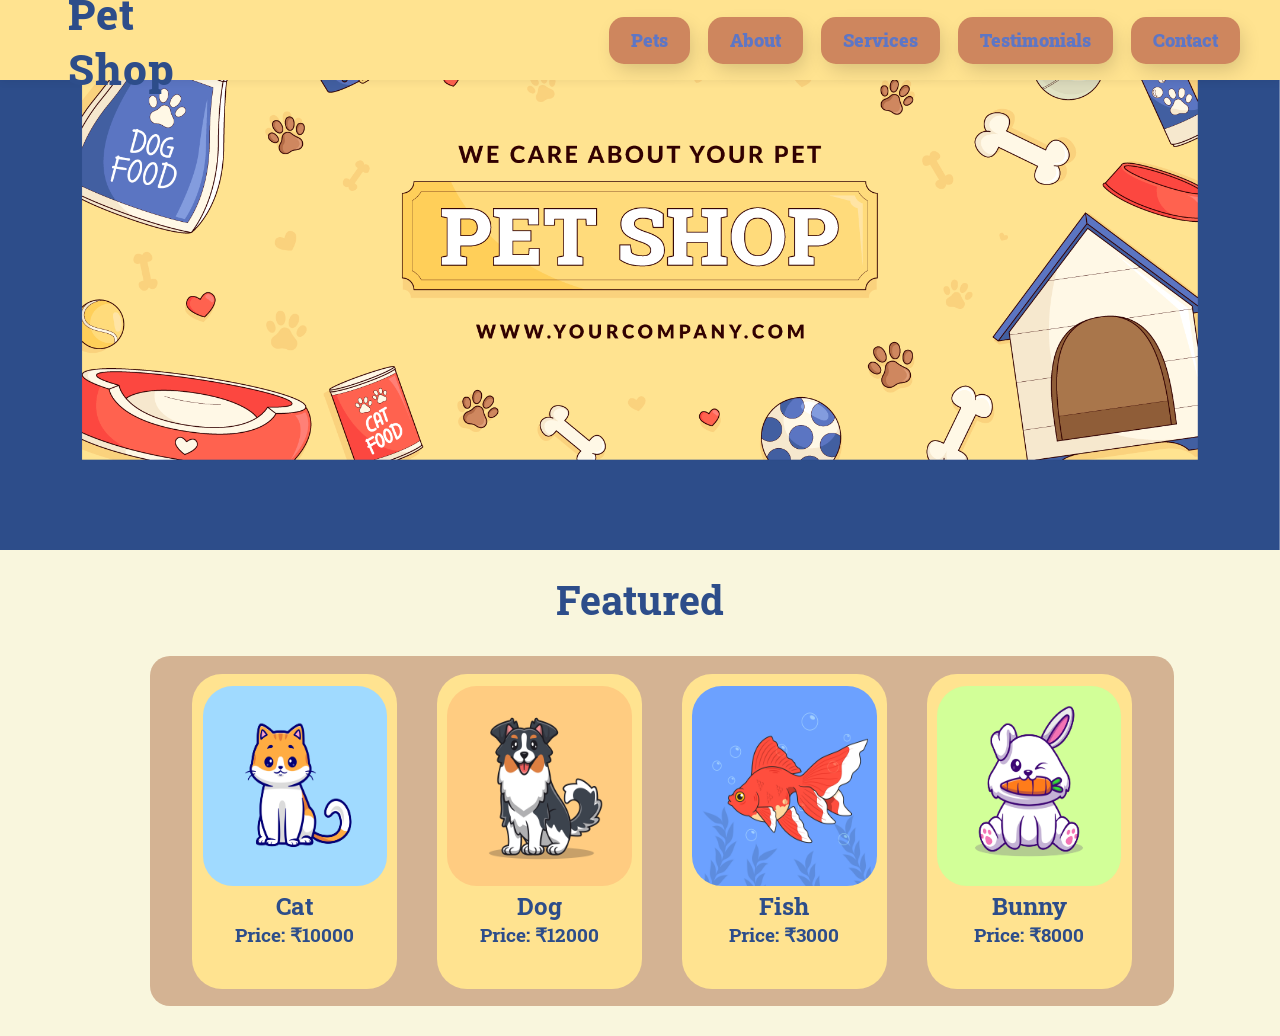
==== index.html @ 0b6fcf6a "PetShop" ====
<!DOCTYPE html>
<html lang="en">

<head>
    <meta charset="UTF-8">
    <meta name="viewport" content="width=device-width, initial-scale=1.0">
    <title>Pet Shop</title>
    <!-- Favicon  -->
    <link rel="shortcut icon" href="https://cdn-icons-png.flaticon.com/512/3460/3460335.png">
    <!-- Google Fonts  -->
    <link rel="preconnect" href="https://fonts.googleapis.com">
    <link rel="preconnect" href="https://fonts.gstatic.com" crossorigin>
    <link href="https://fonts.googleapis.com/css2?family=Roboto+Slab:wght@100..900&display=swap" rel="stylesheet">
    <!-- CSS File  -->
    <link rel="stylesheet" href="./index.css">

</head>

<body>
    <header>
        <nav class="navbar">
            <div class="navbar-brand">
                <img src="https://cdn-icons-png.flaticon.com/512/3028/3028549.png" alt="">
                <h1>Pet Shop</h1>
            </div>
            <div class="navbar-links">
                <button><a href="./pets.html">Pets</a></button>
                <button><a href="./about.html">About</a></button>
                <button><a href="./services.html">Services</a></button>
                <button><a href="./testimonials.html">Testimonials</a></button>
                <button><a href="./contact.html">Contact</a></button>
            </div>
        </nav>
    </header>
    <section id="banner"></section>
    <!-- Remove the old #nav section -->

    <section id="featured">
        <h4>Featured</h4>
        <div class="row">
            <div class="col">
                <img src="./images/cat.jpg" alt="">
                <h2>Cat</h2>
                <h3>Price: ₹10000</h3>
            </div>
            <div class="col">
                <img src="./images/dog.jpg" alt="">
                <h2>Dog</h2>
                <h3>Price: ₹12000</h3>
            </div>
            <div class="col">
                <img src="./images/fish.jpg" alt="">
                <h2>Fish</h2>
                <h3>Price: ₹3000</h3>
            </div>
            <div class="col">
                <img src="./images/bunny.jpg" alt="">
                <h2>Bunny</h2>
                <h3>Price: ₹8000</h3>
            </div>
        </div>

    </section>
</body>

</html>
---- index.css ----
* {
    padding: 0;
    margin: 0;
    font-family: "Roboto Slab", serif;
    font-optical-sizing: auto;
    font-style: normal;
}

body {
    background-color: #f9f6dd;
    color: #2d4d8a;
    padding-top: 50px;
}

header h1 {
    font-weight: 800;
    font-size: 3em;
    padding-top: 1%;
}
header img{
    width: 10%;
}
.navbar-brand{
    display: flex;
    gap: 10px;
    font-size: larger;
}
#banner {
    width: 100%;
    height: 500px;
    background-image: url("./images/petbanner.jpg");
    background-attachment: local;
    background-size: cover;
    background-position: 0ch -11ch;
}

h4 {
    text-align: center;
    padding-top: 1ch;
    font-weight: 700;
    font-size: 40px;
}

#nav .row {
    width: 80%;
    height: 250px;
    background-color: #fbcb5b;
    border-radius: 20px;
    margin: 30px 150px;
    justify-content: center;
    align-items: center;
    display: flex;
}

.col {
    margin: 0 20px;
}

/* From Uiverse.io by alexroumi */
button {
    padding: 15px 25px;
    border: unset;
    border-radius: 15px;
    color: #5e76c5;
    z-index: 1;
    background: #ce865e;
    position: relative;
    font-weight: 1000;
    font-size: 30px;
    -webkit-box-shadow: 4px 8px 19px -3px rgba(0, 0, 0, 0.27);
    box-shadow: 4px 8px 19px -3px rgba(0, 0, 0, 0.27);
    transition: all 250ms;
    overflow: hidden;
}

button::before {
    content: "";
    position: absolute;
    top: 0;
    left: 0;
    height: 100%;
    width: 0;
    border-radius: 15px;
    background-color: #ff624f;
    z-index: -1;
    -webkit-box-shadow: 4px 8px 19px -3px rgba(0, 0, 0, 0.27);
    box-shadow: 4px 8px 19px -3px rgba(0, 0, 0, 0.27);
    transition: all 250ms
}

button:hover {
    color: #e8e8e8;
}

button:hover::before {
    width: 100%;
}

a {
    text-decoration: none;
    color: inherit;
}

#featured .row {
    width: 80%;
    height: 350px;
    background-color: #d4b393;
    border-radius: 20px;
    margin: 30px 150px;
    justify-content: center;
    align-items: center;
    display: flex;
}

#featured .col {
    width: 20%;
    height: 90%;
    background-color: #ffe390;
    margin: 20px;
    border-radius: 30px;
    align-items: center;
    justify-content: center;
    text-align: center;
}

.col img {
    width: 90%;
    height: 200px;
    border-radius: 30px;
    margin-top: 12px;
}

/* Navbar styles */
.navbar {
    width: 100%;
    height: 80px;
    background-color: #ffe390;
    color: #2d4d8a;
    display: flex;
    align-items: center;
    justify-content: space-between;
    padding: 0 40px;
    box-sizing: border-box;
    box-shadow: 0 2px 8px rgba(0, 0, 0, 0.06);
    position: fixed;
    top: 0;
    z-index: 100;
}

.navbar-brand h1 {
    font-weight: 800;
    font-size: 2.2em;
    margin: 0;
    color: #2d4d8a;
    letter-spacing: 1px;
}

.navbar-links {
    display: flex;
    gap: 18px;
}

.navbar-links button {
    /* Use your existing button styles, but override color for navbar */
    padding: 12px 22px;
    border: unset;
    border-radius: 15px;
    color: #5e76c5;
    background: #ce865e;
    font-weight: 1000;
    font-size: 1.1em;
    box-shadow: 4px 8px 19px -3px rgba(0, 0, 0, 0.17);
    position: relative;
    transition: all 250ms;
    overflow: hidden;
    cursor: pointer;
}

.navbar-links button::before {
    content: "";
    position: absolute;
    top: 0;
    left: 0;
    height: 100%;
    width: 0;
    border-radius: 15px;
    background-color: #ff624f;
    z-index: -1;
    box-shadow: 4px 8px 19px -3px rgba(0, 0, 0, 0.17);
    transition: all 250ms;
}

.navbar-links button:hover {
    color: #e8e8e8;
}

.navbar-links button:hover::before {
    width: 100%;
}

.navbar-links a {
    text-decoration: none;
    color: inherit;
    font-size: inherit;
    font-family: inherit;
}

/* --- PETS PAGE STYLES --- */

/* Section containing all pets */
.pets-section {
    padding: 40px 0 60px 0;
    margin-left: 5%;
    min-height: 100vh;
}

/* Title for the pets page */
.pets-title {
    color: #ce865e;
    text-align: center;
    margin-bottom: 40px;
    font-size: 2.5em;
    font-weight: 900;
    letter-spacing: 1px;
}

/* Each category (Dogs, Cats, etc.) */
.pets-category {
    margin-bottom: 40px;
}

.pets-category h2 {
    color: #2d4d8a;
    font-size: 2em;
    margin-bottom: 24px;
    font-weight: 800;
    letter-spacing: 1px;
}

/* Grid for pet cards */
.pets-grid {
    display: flex;
    flex-wrap: wrap;
    gap: 32px;
    justify-content: flex-start;
}

/* Individual pet card */
.pet-card {
    background: #fff8ee;
    border-radius: 22px;
    box-shadow: 0 4px 18px -4px #ce865e44;
    width: 290px;
    padding: 22px 18px 18px 18px;
    display: flex;
    flex-direction: column;
    align-items: center;

    position: relative;
    transition: transform 0.2s ease-in-out, box-shadow 0.2s ease-in-out;
}

.pet-card:hover {
    box-shadow: 15px 15px 32px -6px #ce865e88;

    transform: scale(1.07);
}

.pet-card img {
    width: 250px;
    height: 250px;
    object-fit: cover;
    border-radius: 18px;
    margin-bottom: 16px;
    border: 3px solid #ce865e33;
    background: #fff;
}

.pet-card h3 {
    font-size: 1.3em;
    color: #2d4d8a;
    margin: 0 0 8px 0;
    font-weight: 700;
}

.pet-card .pet-price {
    color: #ce865e;
    font-weight: 900;
    font-size: 1.1em;
    margin-bottom: 8px;
}

.pet-card .pet-desc {
    color: #5e76c5;
    font-size: 1em;
    margin-bottom: 16px;
    text-align: center;
    min-height: 48px;
}

/* "View Details" link styled as a button */
.pet-card .details-link {
    display: inline-block;
    padding: 8px 20px;
    border-radius: 12px;
    background: #ce865e;
    color: #fff;
    font-weight: 700;
    text-decoration: none;
    transition: background 0.2s;
    font-size: 1em;
    box-shadow: 2px 4px 12px -3px #ce865e44;
}

.pet-card .details-link:hover {
    background: #ff624f;
    color: #fff;
}

.services-section {
    padding: 50px 0 50px 0;
}

.services-title {
    color: #ce865e;
    text-align: center;
    margin-bottom: 48px;
    font-size: 2.5em;
    font-weight: 900;
    letter-spacing: 1px;
}

.services-list {
    display: flex;
    flex-direction: column;
    gap: 48px;
    width: 80%;
    margin: 0 auto;
}

.service-row {
    display: flex;
    align-items: center;
    background: #d4b393;
    border-radius: 30px;
    box-shadow: 0 4px 18px -4px #ce865e44;
    padding: 32px 40px;
    gap: 40px;
}


.service-img {
    flex: 1 1 300px;
    display: flex;
    justify-content: center;
    align-items: center;
}

.service-img img {
    width: 260px;
    height: 260px;
    object-fit: cover;
    border-radius: 24px;
    border: 3px solid #ce865e33;
    background: #fff;
    box-shadow: 0 2px 8px #ce865e22;
}

.service-desc-block {
    flex: 2 1 400px;
    padding: 0 20px;
}

.service-desc-block h3 {
    color: #2d4d8a;
    font-size: 2.5em;
    margin-bottom: 12px;
    font-weight: 500;
}

.service-desc-block p {
    color: #5e76c5;
    font-size: 1.2em;
    line-height: 1.6;
    margin-bottom: 0;
}

/* About html  */
/* Banner Section */
.about-banner {
    background-image: url("./images/freepik__upload__98625.png");
    background-size: 90% 100%; /* Show entire image */
    background-repeat: no-repeat; /* Prevent tiling */
    background-position: center; /* Keep centered */
    color: #ff624f;
    text-align: center;
    padding: 5rem 1rem; /* Increased padding for height */
    min-height: 250px;  /* Ensures minimum height */
    text-shadow: 2px 2px 4px rgba(0, 0, 0, 0.5);
    position: relative;
    z-index: 1;
}
.about-banner::before {
    content: "";
    position: absolute;
    inset: 0;
    background: rgba(255, 255, 255, 0.3); /* Light wash over image */
    z-index: -1;
}

.about-banner h1 {
    margin-top: 90px;
    font-size: 3rem;
    margin-bottom: 0.5rem;
}
.about-banner p {
    font-size: 2rem;
    opacity: 0.9;
    
}

/* About Info Section */
.about-info {
    display: grid;
    grid-template-columns: 1fr 1fr;
    gap: 2rem;
    padding: 3rem 5%;
}
.about-info h2 {
    color: #ce865e;
    margin-bottom: 0.5rem;
}
.about-info p {
    color: #5a4632;
    line-height: 1.6;
}

/* Gallery Section */
.about-gallery {
    padding: 3rem 5%;
    text-align: center;
}
.gallery-grid {
    display: grid;
    grid-template-columns: repeat(auto-fit, minmax(250px, 1fr));
    gap: 1rem;
    margin-top: 1rem;
}
.gallery-grid img {
    width: 100%;
    height: auto;
    border-radius: 12px;
    box-shadow: 0 4px 10px rgba(0,0,0,0.15);
    transition: transform 0.3s ease;
}
.gallery-grid img:hover {
    transform: scale(1.05);
}

/* Certifications Section */
.about-certifications {
    background-color: rgb(56,76,136);
    padding: 3rem 5%;
    color: #fbcb5b;
}
.about-certifications h2 {
    text-align: center;
    color: #ce865e;
    margin-bottom: 1rem;
}
.about-certifications ul {
    list-style: none;
    max-width: 600px;
    margin: auto;
    padding: 0;
}
.about-certifications li {
    background: #b27956;
    margin: 0.5rem 0;
    padding: 1rem;
    border-radius: 8px;
    box-shadow: 19px 12px 16px rgba(0,0,0,0.1);
    text-align: center;
    font-weight: 500;
}

/* Testimonials Page */
.testimonials-header {

    text-align: center;
    padding: 3rem 1rem;
    border-radius: 10px;
    margin: 1rem auto;

}

.testimonials-header h1 {
    font-size: 3rem;
    color: #4a2c1a;
    margin-bottom: 0.5rem;
}

.testimonials-header p {
    color: #5c3a24;
    font-size: 1rem;
}

.testimonials-container {
    display: flex;
    gap: 2rem;
    justify-content: center;
    flex-wrap: wrap;
    padding: 2rem;
}

.testimonial-card {
    background-color: #dccebe;
    border: 2px solid #e0b96b;
    border-radius: 15px;
    padding: 1.5rem;
    width: 300px;
    text-align: center;
    box-shadow: 5px 5px 15px -3px rgba(0,0,0,0.2);
    transition: transform 0.3s ease, box-shadow 0.3s ease;
}

.testimonial-card:hover {
    transform: scale(1.05);
    box-shadow: 10px 10px 25px -3px rgba(0,0,0,0.25);
}

.testimonial-photo {
    width: 80px;
    height: 80px;
    border-radius: 50%;
    object-fit: cover;
    margin-bottom: 1rem;
}

.testimonial-card h3 {
    color: #4a2c1a;
    margin-bottom: 0.5rem;
}

.testimonial-card p {
    color: #5c3a24;
    font-style: italic;
}

/* Contact Page Banner */
.contact-banner {
    text-align: center;
    padding: 2rem;
    margin-top: 30px;
    color: #4a2c1a;
    font-size: 1.5rem;
}

/* Contact Page Layout */
.contact-page {
    display: flex;
    flex-wrap: wrap;
    gap: 10rem;
    padding: 2rem;
}

.contact-form-section, .contact-info {
    flex: 1 1 300px;
}

/* Form Styles */
/* Contact Form Card Style */
.card {
    width: 100%;
    padding: 30px 40px;
    border: 5px solid rgba(0, 0, 0, 0.2);
    box-shadow: 15px 15px 0 rgba(0, 0, 0, 0.3);
    border-radius: 30px;
    background-color: #5e76c5; /* Pet Pals accent color */
}

.card h2 {
    color: #ffdb7b;
    font-size: 2rem;
    margin-bottom: 20px;
    text-transform: uppercase;
}

.card .row {
    display: grid;
    grid-template-columns: repeat(auto-fit, minmax(45%, 1fr));
    grid-gap: 20px;
}

.card .col {
    position: relative;
    margin-bottom: 20px;
}

.card .form-group {
    position: relative;
    width: 100%;
    color: #ffdb7b;
}

.card .form-group input,
.card .form-group select,
.card .form-group textarea {
    width: 100%;
    background: transparent;
    outline: none;
    font-size: 1rem;
    padding: 10px 15px;
    border: 4px solid rgba(255, 255, 255, 0.7);
    box-shadow: 7px 7px 0 rgba(0, 0, 0, 0.2);
    color: #ffdb7b;
    border-radius: 20px;
}

.card .form-group label {
    display: block;
    margin-bottom: 5px;
    font-weight: bold;
    font-size: 1.4rem;
}

.card .form-group input::placeholder {
    color: rgba(255, 255, 255, 0.7);
}

.card input[type="submit"] {
    border: 3px solid rgba(255, 255, 255, 0.7);
    box-shadow: 5px 5px 0 rgba(0, 0, 0, 0.2);
    padding: 10px;
    cursor: pointer;
    background: #b27956;
    color: #ffdb7b;
    font-size: 1.4rem;
    font-weight: 700;
    border-radius: 20px;
    transition: all 0.3s;
}

.card input[type="submit"]:hover {
    border-color: #fff;
    background-color: #ff624f;
    color: white;
}


/* Map */
.map-container {
    margin-top: 1rem;
    border-radius: 10px;
    overflow: hidden;
}
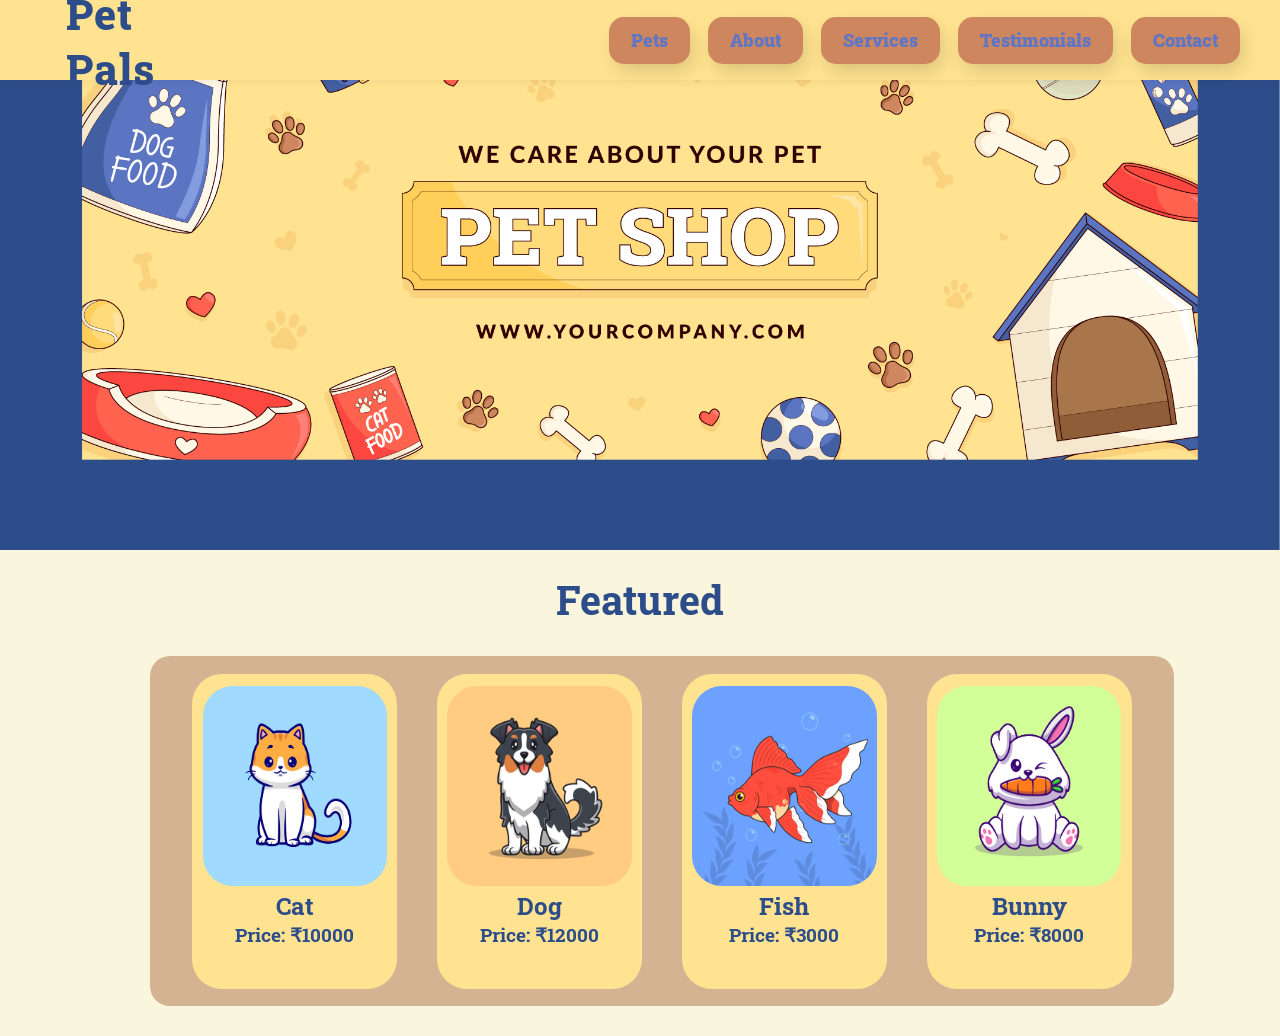
==== commit 5f9b3faf: "Added detail links" ====
--- a/index.html
+++ b/index.html
@@ -4,7 +4,7 @@
 <head>
     <meta charset="UTF-8">
     <meta name="viewport" content="width=device-width, initial-scale=1.0">
-    <title>Pet Shop</title>
+    <title>Pet Pals</title>
     <!-- Favicon  -->
     <link rel="shortcut icon" href="https://cdn-icons-png.flaticon.com/512/3460/3460335.png">
     <!-- Google Fonts  -->
@@ -21,7 +21,7 @@
         <nav class="navbar">
             <div class="navbar-brand">
                 <img src="https://cdn-icons-png.flaticon.com/512/3028/3028549.png" alt="">
-                <h1>Pet Shop</h1>
+                <h1>Pet Pals</h1>
             </div>
             <div class="navbar-links">
                 <button><a href="./pets.html">Pets</a></button>
--- a/index.css
+++ b/index.css
@@ -99,6 +99,7 @@
 a {
     text-decoration: none;
     color: inherit;
+    padding-top: 5px;
 }
 
 #featured .row {
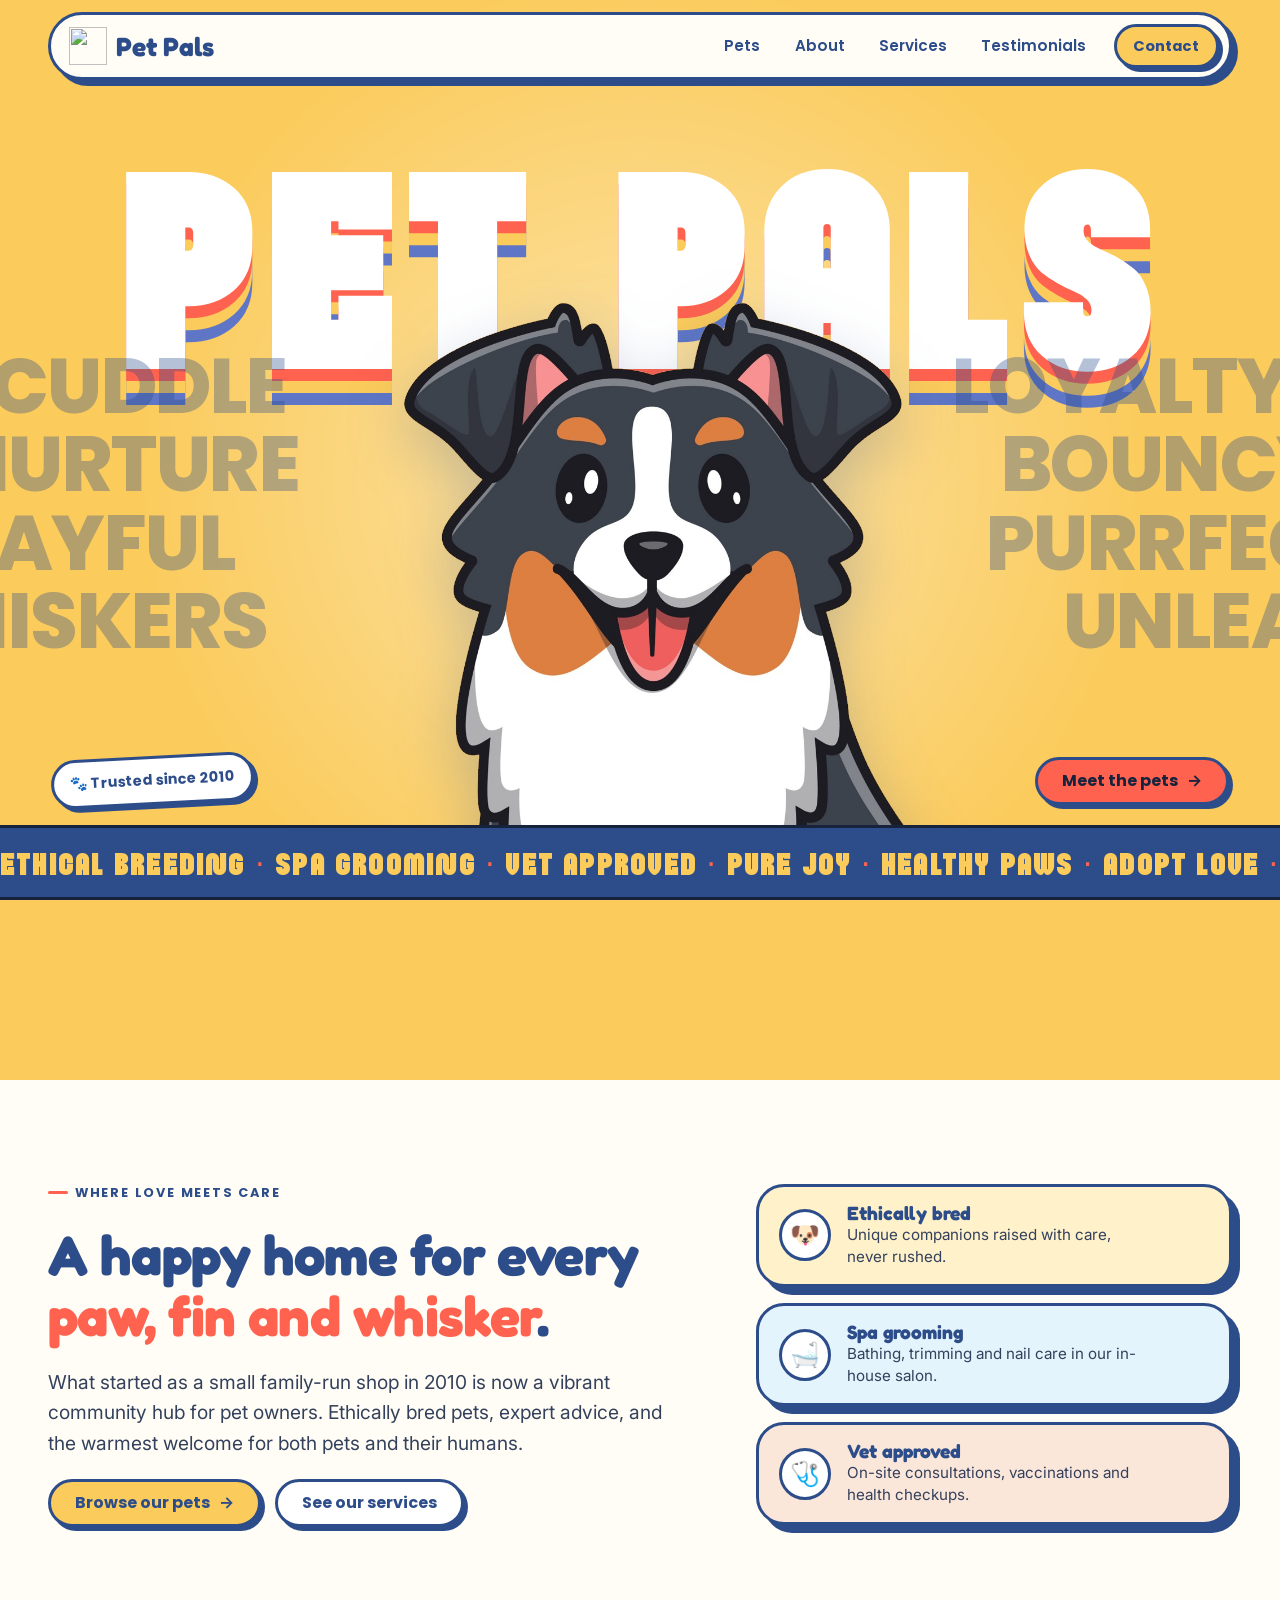
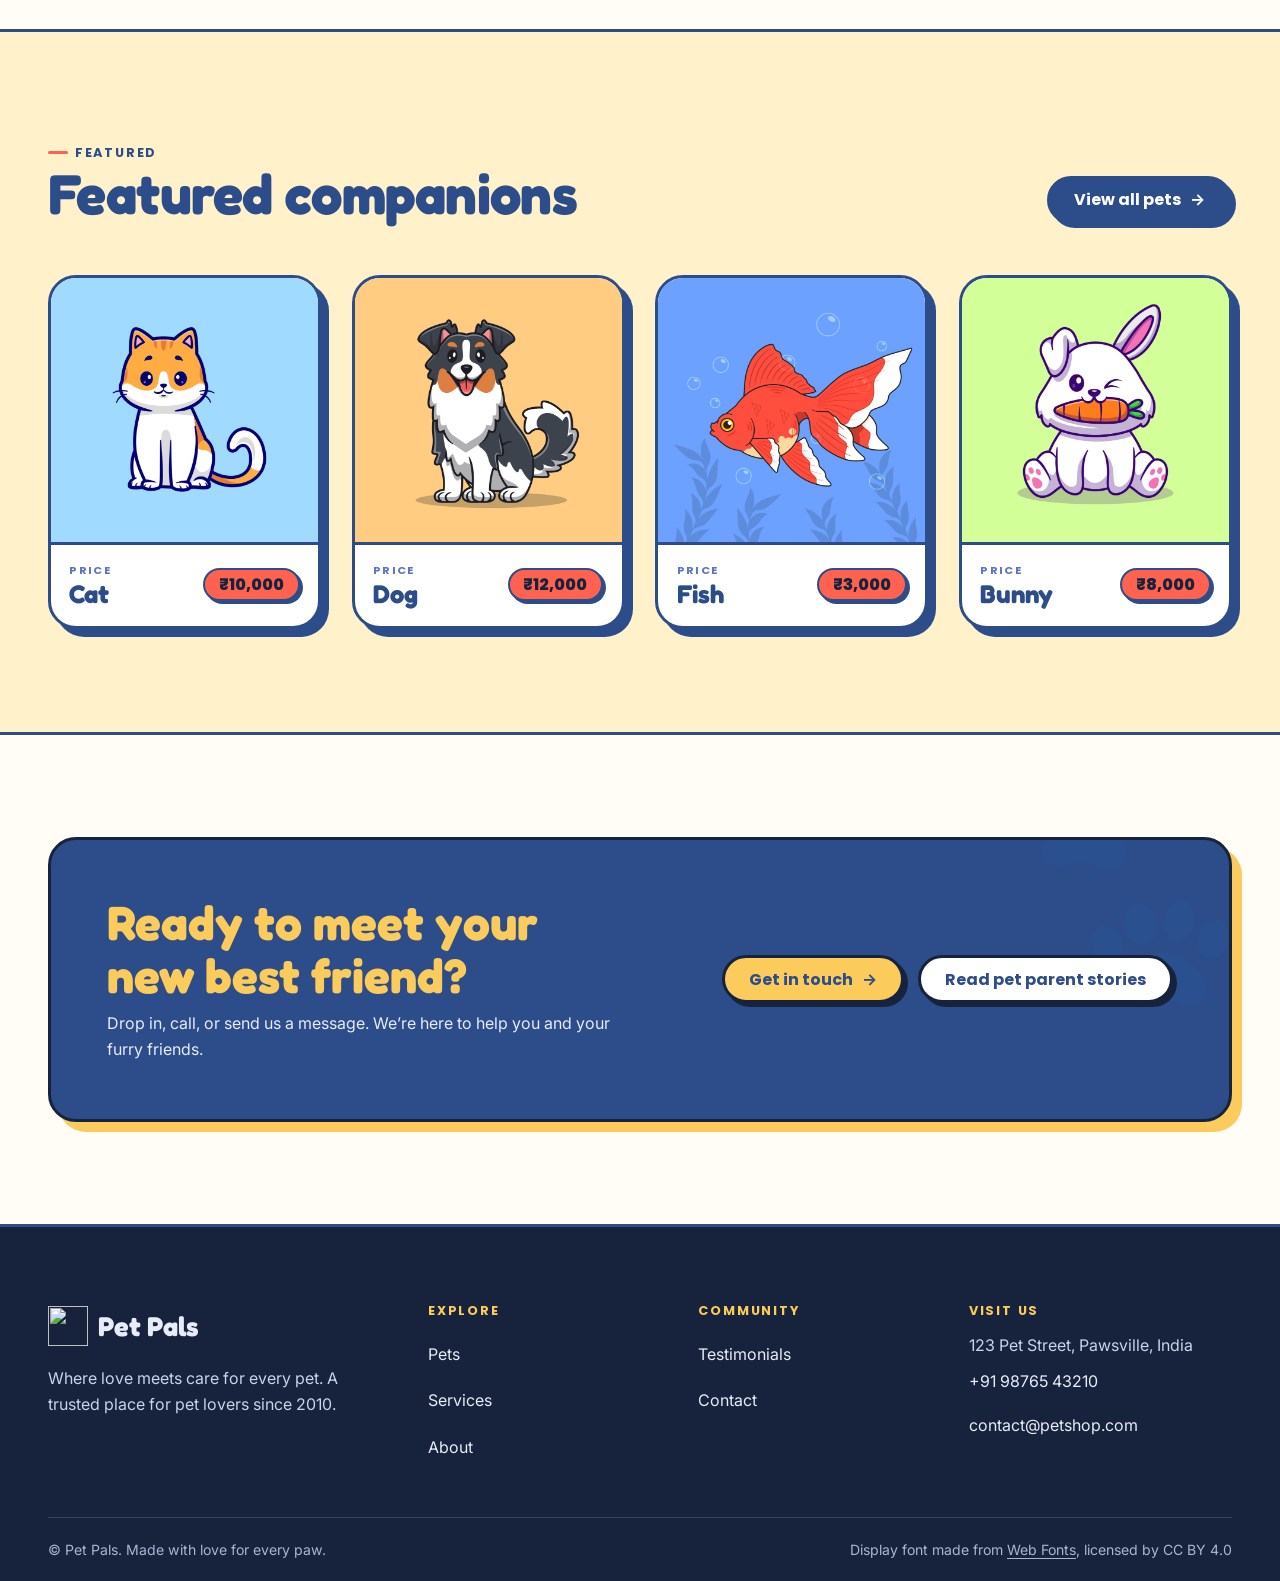
==== commit 01360fde: "Revamp Pet Pals UI/UX: kinetic retro-modern design system, self-hosted fonts, and live catalog searc" ====
--- a/index.html
+++ b/index.html
@@ -5,62 +5,304 @@
     <meta charset="UTF-8">
     <meta name="viewport" content="width=device-width, initial-scale=1.0">
     <title>Pet Pals</title>
-    <!-- Favicon  -->
+    <meta name="description" content="Pet Pals — ethically bred companions, spa grooming and vet-approved care under one roof since 2010.">
+    <!-- Favicon -->
     <link rel="shortcut icon" href="https://cdn-icons-png.flaticon.com/512/3460/3460335.png">
-    <!-- Google Fonts  -->
+    <!-- Display Font: Bamboly Demo (Self-hosted for instant 0ms latency) -->
+    <link rel="preload" href="./fonts/bamboly-demo.woff2" as="font" type="font/woff2" crossorigin>
+    <!-- Primary Body & Subheadings: Inter, Poppins, Fredoka -->
     <link rel="preconnect" href="https://fonts.googleapis.com">
     <link rel="preconnect" href="https://fonts.gstatic.com" crossorigin>
-    <link href="https://fonts.googleapis.com/css2?family=Roboto+Slab:wght@100..900&display=swap" rel="stylesheet">
-    <!-- CSS File  -->
+    <link href="https://fonts.googleapis.com/css2?family=Fredoka:wght@600;700&family=Inter:wght@400;500;600;700;800;900&family=Poppins:wght@500;600;700;800&display=swap" rel="stylesheet">
+    <!-- CSS File -->
     <link rel="stylesheet" href="./index.css">
-
+    <link rel="preload" as="image" href="./images/mascot-pup.png">
+    <script>document.documentElement.classList.add("js");</script>
+
+    <!-- Schema.org LocalBusiness & PetStore Structured Data -->
+    <script type="application/ld+json">
+    {
+      "@context": "https://schema.org",
+      "@type": "PetStore",
+      "name": "Pet Pals",
+      "image": "https://cdn-icons-png.flaticon.com/512/3028/3028549.png",
+      "description": "Ethically bred companions, professional grooming, veterinary wellness, and holistic pet care since 2010.",
+      "address": {
+        "@type": "PostalAddress",
+        "streetAddress": "123 Pet Street",
+        "addressLocality": "Pawsville",
+        "addressCountry": "IN"
+      },
+      "geo": {
+        "@type": "GeoCoordinates",
+        "latitude": 9.857501,
+        "longitude": 76.250589
+      },
+      "telephone": "+919876543210",
+      "email": "contact@petshop.com",
+      "openingHoursSpecification": [
+        {
+          "@type": "OpeningHoursSpecification",
+          "dayOfWeek": ["Monday", "Tuesday", "Wednesday", "Thursday", "Friday"],
+          "opens": "09:00",
+          "closes": "20:00"
+        },
+        {
+          "@type": "OpeningHoursSpecification",
+          "dayOfWeek": "Saturday",
+          "opens": "09:00",
+          "closes": "18:00"
+        },
+        {
+          "@type": "OpeningHoursSpecification",
+          "dayOfWeek": "Sunday",
+          "opens": "10:00",
+          "closes": "16:00"
+        }
+      ],
+      "priceRange": "₹₹"
+    }
+    </script>
 </head>
 
 <body>
-    <header>
-        <nav class="navbar">
-            <div class="navbar-brand">
-                <img src="https://cdn-icons-png.flaticon.com/512/3028/3028549.png" alt="">
-                <h1>Pet Pals</h1>
-            </div>
-            <div class="navbar-links">
-                <button><a href="./pets.html">Pets</a></button>
-                <button><a href="./about.html">About</a></button>
-                <button><a href="./services.html">Services</a></button>
-                <button><a href="./testimonials.html">Testimonials</a></button>
-                <button><a href="./contact.html">Contact</a></button>
+    <a class="skip-link" href="#main">Skip to content</a>
+
+    <header class="site-header">
+        <nav class="navbar" aria-label="Primary">
+            <a class="navbar-brand" href="./index.html" aria-current="page">
+                <img src="https://cdn-icons-png.flaticon.com/512/3028/3028549.png" alt="" width="38" height="38">
+                <span>Pet Pals</span>
+            </a>
+            <button class="nav-toggle" type="button" aria-expanded="false" aria-controls="nav-drawer" aria-label="Open menu">
+                <span class="nav-toggle-bars" aria-hidden="true"></span>
+            </button>
+            <div class="navbar-links" id="nav-drawer">
+                <a class="nav-link" href="./pets.html">Pets</a>
+                <a class="nav-link" href="./about.html">About</a>
+                <a class="nav-link" href="./services.html">Services</a>
+                <a class="nav-link" href="./testimonials.html">Testimonials</a>
+                <a class="btn btn--sm nav-cta" href="./contact.html">Contact</a>
             </div>
         </nav>
     </header>
-    <section id="banner"></section>
-    <!-- Remove the old #nav section -->
-
-    <section id="featured">
-        <h4>Featured</h4>
-        <div class="row">
-            <div class="col">
-                <img src="./images/cat.jpg" alt="">
-                <h2>Cat</h2>
-                <h3>Price: ₹10000</h3>
-            </div>
-            <div class="col">
-                <img src="./images/dog.jpg" alt="">
-                <h2>Dog</h2>
-                <h3>Price: ₹12000</h3>
-            </div>
-            <div class="col">
-                <img src="./images/fish.jpg" alt="">
-                <h2>Fish</h2>
-                <h3>Price: ₹3000</h3>
-            </div>
-            <div class="col">
-                <img src="./images/bunny.jpg" alt="">
-                <h2>Bunny</h2>
-                <h3>Price: ₹8000</h3>
+    <div class="nav-scrim" aria-hidden="true"></div>
+
+    <main id="main">
+        <!-- ============ HERO: 120vh section, sticky 100vh motion stage ============ -->
+        <section class="hero" id="banner" aria-label="Welcome to Pet Pals">
+            <div class="hero-stage">
+
+                <!-- Stacked "PET PALS" drop typography (4 layers) -->
+                <h1 class="hero-title">
+                    <span class="hero-title-layer hero-title-layer--0" aria-hidden="true"><span class="w">Pet</span> <span class="w">Pals</span></span>
+                    <span class="hero-title-layer hero-title-layer--1" aria-hidden="true"><span class="w">Pet</span> <span class="w">Pals</span></span>
+                    <span class="hero-title-layer hero-title-layer--2" aria-hidden="true"><span class="w">Pet</span> <span class="w">Pals</span></span>
+                    <span class="hero-title-layer hero-title-layer--front"><span class="w">Pet</span> <span class="w">Pals</span></span>
+                </h1>
+
+                <!-- Kinetic side words (slide inward on scroll) -->
+                <div class="hero-words hero-words--left" aria-hidden="true">
+                    <span class="hero-word">CUDDLE</span>
+                    <span class="hero-word">NURTURE</span>
+                    <span class="hero-word">PLAYFUL</span>
+                    <span class="hero-word">WHISKERS</span>
+                </div>
+                <div class="hero-words hero-words--right" aria-hidden="true">
+                    <span class="hero-word">LOYALTY</span>
+                    <span class="hero-word">BOUNCY</span>
+                    <span class="hero-word">PURRFECT</span>
+                    <span class="hero-word">UNLEASH</span>
+                </div>
+
+                <!-- Bottom-anchored mascot. Swap the src here to change the mascot. -->
+                <img src="./images/mascot-pup.png"
+                     alt="Pet Pals mascot: a smiling pup looking up"
+                     class="hero-mascot-img"
+                     width="998" height="1788"
+                     style="height: 112%; max-height: 112%; min-height: 75%;" />
+
+                <div class="hero-note hero-note--left">
+                    <span class="hero-badge">🐾 Trusted since 2010</span>
+                </div>
+                <div class="hero-note hero-note--right">
+                    <a class="btn btn--coral" href="./pets.html">Meet the pets <span class="arrow" aria-hidden="true">→</span></a>
+                </div>
+
+                <!-- Infinite marquee: 4 seamless clones, 20s linear, translate to -50% -->
+                <div class="marquee">
+                    <div class="marquee-track">
+                        <span class="marquee-item">ETHICAL BREEDING <span class="dot">·</span> SPA GROOMING <span class="dot">·</span> VET APPROVED <span class="dot">·</span> PURE JOY <span class="dot">·</span> HEALTHY PAWS <span class="dot">·</span> ADOPT LOVE <span class="dot">·</span> FOREVER HOMES <span class="dot">·</span> </span>
+                        <span class="marquee-item" aria-hidden="true">ETHICAL BREEDING <span class="dot">·</span> SPA GROOMING <span class="dot">·</span> VET APPROVED <span class="dot">·</span> PURE JOY <span class="dot">·</span> HEALTHY PAWS <span class="dot">·</span> ADOPT LOVE <span class="dot">·</span> FOREVER HOMES <span class="dot">·</span> </span>
+                        <span class="marquee-item" aria-hidden="true">ETHICAL BREEDING <span class="dot">·</span> SPA GROOMING <span class="dot">·</span> VET APPROVED <span class="dot">·</span> PURE JOY <span class="dot">·</span> HEALTHY PAWS <span class="dot">·</span> ADOPT LOVE <span class="dot">·</span> FOREVER HOMES <span class="dot">·</span> </span>
+                        <span class="marquee-item" aria-hidden="true">ETHICAL BREEDING <span class="dot">·</span> SPA GROOMING <span class="dot">·</span> VET APPROVED <span class="dot">·</span> PURE JOY <span class="dot">·</span> HEALTHY PAWS <span class="dot">·</span> ADOPT LOVE <span class="dot">·</span> FOREVER HOMES <span class="dot">·</span> </span>
+                    </div>
+                </div>
+            </div>
+        </section>
+
+        <!-- ============ INTRO ============ -->
+        <section class="section" aria-labelledby="intro-title">
+            <div class="container intro-grid">
+                <div class="intro-copy" data-reveal>
+                    <span class="eyebrow">Where love meets care</span>
+                    <h2 class="section-title" id="intro-title">A happy home for every <em>paw, fin and whisker</em>.</h2>
+                    <p class="lead">What started as a small family-run shop in 2010 is now a vibrant community hub for pet owners. Ethically bred pets, expert advice, and the warmest welcome for both pets and their humans.</p>
+                    <div class="btn-row">
+                        <a class="btn" href="./pets.html">Browse our pets <span class="arrow" aria-hidden="true">→</span></a>
+                        <a class="btn btn--white" href="./services.html">See our services</a>
+                    </div>
+                </div>
+
+                <ul class="promise-list">
+                    <li class="promise tactile" data-reveal style="--reveal-delay: 0ms;">
+                        <span class="promise-icon" aria-hidden="true">🐶</span>
+                        <div>
+                            <h3>Ethically bred</h3>
+                            <p>Unique companions raised with care, never rushed.</p>
+                        </div>
+                    </li>
+                    <li class="promise tactile" data-reveal style="--reveal-delay: 90ms;">
+                        <span class="promise-icon" aria-hidden="true">🛁</span>
+                        <div>
+                            <h3>Spa grooming</h3>
+                            <p>Bathing, trimming and nail care in our in-house salon.</p>
+                        </div>
+                    </li>
+                    <li class="promise tactile" data-reveal style="--reveal-delay: 180ms;">
+                        <span class="promise-icon" aria-hidden="true">🩺</span>
+                        <div>
+                            <h3>Vet approved</h3>
+                            <p>On-site consultations, vaccinations and health checkups.</p>
+                        </div>
+                    </li>
+                </ul>
+            </div>
+        </section>
+
+        <!-- ============ FEATURED COMPANIONS ============ -->
+        <section class="section featured" id="featured" aria-labelledby="featured-title">
+            <div class="container">
+                <div class="section-head section-head--split" data-reveal>
+                    <div>
+                        <span class="eyebrow">Featured</span>
+                        <h2 class="section-title" id="featured-title">Featured companions</h2>
+                    </div>
+                    <a class="btn btn--blue" href="./pets.html">View all pets <span class="arrow" aria-hidden="true">→</span></a>
+                </div>
+
+                <div class="featured-grid">
+                    <a class="featured-card tactile tactile--lift" href="./pets.html#cats" data-reveal style="--reveal-delay: 0ms;">
+                        <div class="featured-media">
+                            <img src="./images/cat-card.jpg" alt="Illustration of an orange and white cat" width="900" height="900" loading="lazy" decoding="async">
+                        </div>
+                        <div class="featured-body">
+                            <div>
+                                <span class="from">Price</span>
+                                <h3>Cat</h3>
+                            </div>
+                            <span class="price-pill">₹10,000</span>
+                        </div>
+                    </a>
+                    <a class="featured-card tactile tactile--lift" href="./pets.html#dogs" data-reveal style="--reveal-delay: 80ms;">
+                        <div class="featured-media">
+                            <img src="./images/dog-card.jpg" alt="Illustration of an Australian Shepherd dog" width="900" height="900" loading="lazy" decoding="async">
+                        </div>
+                        <div class="featured-body">
+                            <div>
+                                <span class="from">Price</span>
+                                <h3>Dog</h3>
+                            </div>
+                            <span class="price-pill">₹12,000</span>
+                        </div>
+                    </a>
+                    <a class="featured-card tactile tactile--lift" href="./pets.html#aquatic" data-reveal style="--reveal-delay: 160ms;">
+                        <div class="featured-media">
+                            <img src="./images/fish-card.jpg" alt="Illustration of a fish" width="900" height="900" loading="lazy" decoding="async">
+                        </div>
+                        <div class="featured-body">
+                            <div>
+                                <span class="from">Price</span>
+                                <h3>Fish</h3>
+                            </div>
+                            <span class="price-pill">₹3,000</span>
+                        </div>
+                    </a>
+                    <a class="featured-card tactile tactile--lift" href="./pets.html#bunnies" data-reveal style="--reveal-delay: 240ms;">
+                        <div class="featured-media">
+                            <img src="./images/bunny-card.jpg" alt="Illustration of a bunny" width="900" height="900" loading="lazy" decoding="async">
+                        </div>
+                        <div class="featured-body">
+                            <div>
+                                <span class="from">Price</span>
+                                <h3>Bunny</h3>
+                            </div>
+                            <span class="price-pill">₹8,000</span>
+                        </div>
+                    </a>
+                </div>
+            </div>
+        </section>
+
+        <!-- ============ CTA ============ -->
+        <section class="section">
+            <div class="container">
+                <div class="cta-band tactile" data-reveal>
+                    <div>
+                        <h2>Ready to meet your new best friend?</h2>
+                        <p>Drop in, call, or send us a message. We’re here to help you and your furry friends.</p>
+                    </div>
+                    <div class="btn-row">
+                        <a class="btn" href="./contact.html">Get in touch <span class="arrow" aria-hidden="true">→</span></a>
+                        <a class="btn btn--white" href="./testimonials.html">Read pet parent stories</a>
+                    </div>
+                </div>
+            </div>
+        </section>
+    </main>
+
+    <footer class="site-footer">
+        <div class="container">
+            <div class="footer-grid">
+                <div class="footer-col">
+                    <a class="footer-brand" href="./index.html">
+                        <img src="https://cdn-icons-png.flaticon.com/512/3028/3028549.png" alt="" width="40" height="40" loading="lazy">
+                        <span>Pet Pals</span>
+                    </a>
+                    <p>Where love meets care for every pet. A trusted place for pet lovers since 2010.</p>
+                </div>
+                <div class="footer-col">
+                    <h3>Explore</h3>
+                    <ul>
+                        <li><a href="./pets.html">Pets</a></li>
+                        <li><a href="./services.html">Services</a></li>
+                        <li><a href="./about.html">About</a></li>
+                    </ul>
+                </div>
+                <div class="footer-col">
+                    <h3>Community</h3>
+                    <ul>
+                        <li><a href="./testimonials.html">Testimonials</a></li>
+                        <li><a href="./contact.html">Contact</a></li>
+                    </ul>
+                </div>
+                <div class="footer-col">
+                    <h3>Visit us</h3>
+                    <address>
+                        123 Pet Street, Pawsville, India<br>
+                        <a href="tel:+919876543210">+91 98765 43210</a><br>
+                        <a href="mailto:contact@petshop.com">contact@petshop.com</a>
+                    </address>
+                </div>
+            </div>
+            <div class="footer-bottom">
+                <span>© Pet Pals. Made with love for every paw.</span>
+                <span>Display font made from <a href="http://www.onlinewebfonts.com/fonts" target="_blank" rel="noopener">Web Fonts</a>, licensed by CC BY 4.0</span>
             </div>
         </div>
-
-    </section>
+    </footer>
+
+    <script src="./main.js" defer></script>
 </body>
 
-</html>+</html>
--- a/index.css
+++ b/index.css
@@ -1,657 +1,2515 @@
-* {
-    padding: 0;
-    margin: 0;
-    font-family: "Roboto Slab", serif;
-    font-optical-sizing: auto;
-    font-style: normal;
+/* ==========================================================================
+   PET PALS — Design System
+   Retro-modern, tactile neo-brutalist. One stylesheet for all six pages.
+
+   1.  Tokens & Typography
+   2.  Reset & base
+   3.  Typography
+   4.  Layout primitives
+   5.  Buttons, pills, chips
+   6.  Tactile cards
+   7.  Navbar & mobile drawer
+   8.  Footer
+   9.  Scroll reveal
+   10. Home: hero stage, marquee, intro, featured, CTA band
+   11. Inner page hero
+   12. Pets catalog
+   13. Services
+   14. About
+   15. Testimonials
+   16. Contact
+   17. Reduced motion
+   ========================================================================== */
+
+/* 0. SELF-HOSTED DISPLAY FONT ============================================= */
+@font-face {
+  font-family: "Bamboly Demo";
+  src: url("./fonts/bamboly-demo.woff2") format("woff2"),
+       url("./fonts/bamboly-demo.woff") format("woff");
+  font-weight: 400;
+  font-style: normal;
+  font-display: swap;
+}
+
+/* 1. TOKENS ============================================================== */
+:root {
+  --color-hero-bg: #FBCB5B;
+  --color-canvas-light: #FFFDF5;
+  --color-brand-blue: #2D4D8A;
+  --color-accent-blue: #5E76C5;
+  --color-sky-blue: #89CFF0;
+  --color-terracotta: #CE865E;
+  --color-coral-pop: #FF624F;
+  --color-pure-white: #FFFFFF;
+  --color-dark-slate: #17233D;
+
+  --color-butter: #FFF1C9;
+  --color-sky-wash: #E4F4FC;
+  --color-peach-wash: #FBE6DA;
+
+  --shadow-tactile: 6px 6px 0px var(--color-brand-blue);
+  --shadow-tactile-lg: 10px 10px 0px var(--color-brand-blue);
+  --shadow-card: 8px 8px 0px var(--color-brand-blue);
+  --shadow-coral: 6px 6px 0px var(--color-coral-pop);
+  --shadow-gold: 10px 10px 0px var(--color-hero-bg);
+
+  --border-tactile: 3px solid var(--color-brand-blue);
+  --radius-sm: 14px;
+  --radius-md: 20px;
+  --radius-lg: 28px;
+  --radius-pill: 999px;
+
+  --font-display: "Bamboly Demo", "Fredoka", "Poppins", system-ui, sans-serif;
+  --font-heading: "Fredoka", "Poppins", system-ui, sans-serif;
+  --font-kinetic: "Poppins", "Inter", system-ui, sans-serif;
+  --font-body: "Inter", system-ui, -apple-system, "Segoe UI", Roboto, sans-serif;
+  --font-symbol: system-ui, -apple-system, "Segoe UI Symbol", "Noto Sans", sans-serif;
+
+  --fs-hero: clamp(5.5rem, 22vw, 20rem);
+  --fs-side-word: clamp(1.4rem, 6vw, 7rem);
+  --fs-section: clamp(2rem, 5vw, 3.5rem);
+  --fs-body: clamp(1rem, 1.2vw, 1.15rem);
+
+  --gutter: clamp(1rem, 4vw, 3rem);
+  --section-pad: clamp(3.5rem, 8vw, 7rem);
+  --card-pad: clamp(1.25rem, 2.6vw, 2.25rem);
+  --container: 1240px;
+
+  --nav-h: 68px;
+  --nav-gap: 12px;
+  --nav-clear: calc(var(--nav-h) + var(--nav-gap) * 2);
+
+  --ease-out: cubic-bezier(0.22, 1, 0.36, 1);
+  --title-drop: 12px;
+}
+
+@media (max-width: 1023px) {
+  :root { --title-drop: 9px; }
+}
+
+@media (max-width: 767px) {
+  :root {
+    --title-drop: 6px;
+    --nav-h: 60px;
+    --nav-gap: 10px;
+    --shadow-card: 6px 6px 0px var(--color-brand-blue);
+    --shadow-tactile-lg: 7px 7px 0px var(--color-brand-blue);
+    --shadow-gold: 7px 7px 0px var(--color-hero-bg);
+  }
+}
+
+/* 2. RESET & BASE ======================================================== */
+*,
+*::before,
+*::after {
+  box-sizing: border-box;
+}
+
+html {
+  width: 100%;
+  overflow-x: hidden;
+  -webkit-text-size-adjust: 100%;
+  text-size-adjust: 100%;
+  scroll-padding-top: var(--nav-clear);
 }
 
 body {
-    background-color: #f9f6dd;
-    color: #2d4d8a;
-    padding-top: 50px;
-}
-
-header h1 {
-    font-weight: 800;
-    font-size: 3em;
-    padding-top: 1%;
-}
-header img{
-    width: 10%;
-}
-.navbar-brand{
-    display: flex;
-    gap: 10px;
-    font-size: larger;
-}
-#banner {
-    width: 100%;
-    height: 500px;
-    background-image: url("./images/petbanner.jpg");
-    background-attachment: local;
-    background-size: cover;
-    background-position: 0ch -11ch;
-}
-
-h4 {
-    text-align: center;
-    padding-top: 1ch;
-    font-weight: 700;
-    font-size: 40px;
-}
-
-#nav .row {
-    width: 80%;
-    height: 250px;
-    background-color: #fbcb5b;
-    border-radius: 20px;
-    margin: 30px 150px;
-    justify-content: center;
-    align-items: center;
-    display: flex;
-}
-
-.col {
-    margin: 0 20px;
-}
-
-/* From Uiverse.io by alexroumi */
+  width: 100%;
+  margin: 0;
+  /* `clip` keeps the page from scrolling sideways without turning <body>
+     into a scroll container, which would break the sticky hero stage. */
+  overflow-x: hidden;
+  overflow-x: clip;
+  background: var(--color-canvas-light);
+  color: var(--color-dark-slate);
+  font-family: var(--font-body);
+  font-size: var(--fs-body);
+  line-height: 1.65;
+  -webkit-font-smoothing: antialiased;
+  text-rendering: optimizeLegibility;
+}
+
+img,
+svg,
+iframe {
+  display: block;
+  max-width: 100%;
+}
+
+h1, h2, h3, h4, p, ul, ol, figure, blockquote {
+  margin: 0;
+}
+
+ul, ol {
+  padding: 0;
+  list-style: none;
+}
+
+a {
+  color: inherit;
+  text-decoration: none;
+}
+
+button,
+input,
+select,
+textarea {
+  font: inherit;
+  color: inherit;
+}
+
 button {
-    padding: 15px 25px;
-    border: unset;
-    border-radius: 15px;
-    color: #5e76c5;
-    z-index: 1;
-    background: #ce865e;
-    position: relative;
-    font-weight: 1000;
-    font-size: 30px;
-    -webkit-box-shadow: 4px 8px 19px -3px rgba(0, 0, 0, 0.27);
-    box-shadow: 4px 8px 19px -3px rgba(0, 0, 0, 0.27);
-    transition: all 250ms;
-    overflow: hidden;
-}
-
-button::before {
-    content: "";
-    position: absolute;
-    top: 0;
-    left: 0;
-    height: 100%;
-    width: 0;
-    border-radius: 15px;
-    background-color: #ff624f;
-    z-index: -1;
-    -webkit-box-shadow: 4px 8px 19px -3px rgba(0, 0, 0, 0.27);
-    box-shadow: 4px 8px 19px -3px rgba(0, 0, 0, 0.27);
-    transition: all 250ms
-}
-
-button:hover {
-    color: #e8e8e8;
-}
-
-button:hover::before {
-    width: 100%;
-}
-
-a {
-    text-decoration: none;
-    color: inherit;
-    padding-top: 5px;
-}
-
-#featured .row {
-    width: 80%;
-    height: 350px;
-    background-color: #d4b393;
-    border-radius: 20px;
-    margin: 30px 150px;
-    justify-content: center;
-    align-items: center;
-    display: flex;
-}
-
-#featured .col {
-    width: 20%;
-    height: 90%;
-    background-color: #ffe390;
-    margin: 20px;
-    border-radius: 30px;
-    align-items: center;
-    justify-content: center;
-    text-align: center;
-}
-
-.col img {
-    width: 90%;
-    height: 200px;
-    border-radius: 30px;
-    margin-top: 12px;
-}
-
-/* Navbar styles */
+  cursor: pointer;
+}
+
+:focus-visible {
+  outline: 3px solid var(--color-coral-pop);
+  outline-offset: 3px;
+}
+
+::selection {
+  background: var(--color-brand-blue);
+  color: var(--color-hero-bg);
+}
+
+.skip-link {
+  position: fixed;
+  top: 8px;
+  left: 8px;
+  z-index: 300;
+  padding: 0.75rem 1.1rem;
+  background: var(--color-dark-slate);
+  color: var(--color-pure-white);
+  font-weight: 700;
+  border-radius: var(--radius-sm);
+  transform: translateY(-200%);
+}
+
+.skip-link:focus {
+  transform: translateY(0);
+}
+
+.visually-hidden {
+  position: absolute;
+  width: 1px;
+  height: 1px;
+  margin: -1px;
+  padding: 0;
+  overflow: hidden;
+  clip: rect(0 0 0 0);
+  white-space: nowrap;
+  border: 0;
+}
+
+/* 3. TYPOGRAPHY ========================================================== */
+h1, h2, h3, h4 {
+  font-family: var(--font-heading);
+  font-weight: 700;
+  line-height: 1.1;
+  color: var(--color-brand-blue);
+  text-wrap: balance;
+}
+
+p {
+  text-wrap: pretty;
+}
+
+.section-title {
+  font-size: var(--fs-section);
+  letter-spacing: -0.01em;
+}
+
+.section-title em {
+  font-style: normal;
+  color: var(--color-coral-pop);
+}
+
+.eyebrow {
+  display: inline-flex;
+  align-items: center;
+  gap: 0.5em;
+  font-family: var(--font-kinetic);
+  font-size: 0.8rem;
+  font-weight: 700;
+  letter-spacing: 0.14em;
+  text-transform: uppercase;
+  color: var(--color-brand-blue);
+}
+
+.eyebrow::before {
+  content: "";
+  width: 1.6em;
+  height: 3px;
+  background: var(--color-coral-pop);
+  border-radius: 3px;
+}
+
+.lead {
+  font-size: clamp(1.05rem, 1.5vw, 1.3rem);
+  line-height: 1.6;
+  color: #33415C;
+}
+
+.kaomoji {
+  font-family: var(--font-symbol);
+  font-weight: 400;
+  letter-spacing: 0;
+  white-space: nowrap;
+}
+
+/* 4. LAYOUT PRIMITIVES =================================================== */
+.container {
+  width: 100%;
+  max-width: calc(var(--container) + var(--gutter) * 2);
+  margin-inline: auto;
+  padding-inline: var(--gutter);
+}
+
+.section {
+  padding-block: var(--section-pad);
+}
+
+.section-head {
+  display: grid;
+  gap: 0.9rem;
+  max-width: 46rem;
+  margin-bottom: clamp(2rem, 4vw, 3.25rem);
+}
+
+.section-head--center {
+  margin-inline: auto;
+  text-align: center;
+  justify-items: center;
+}
+
+.section-head--split {
+  max-width: none;
+  grid-template-columns: 1fr auto;
+  align-items: end;
+  gap: 1.5rem;
+}
+
+@media (max-width: 767px) {
+  .section-head--split {
+    grid-template-columns: 1fr;
+    align-items: start;
+  }
+}
+
+/* 5. BUTTONS, PILLS, CHIPS =============================================== */
+.btn {
+  --btn-bg: var(--color-hero-bg);
+  --btn-fg: var(--color-brand-blue);
+  --btn-fill: var(--color-brand-blue);
+  --btn-fg-hover: var(--color-pure-white);
+  position: relative;
+  isolation: isolate;
+  display: inline-flex;
+  align-items: center;
+  justify-content: center;
+  gap: 0.55em;
+  min-height: 48px;
+  padding: 0.7em 1.5em;
+  overflow: hidden;
+  background: var(--btn-bg);
+  color: var(--btn-fg);
+  border: var(--border-tactile);
+  border-radius: var(--radius-pill);
+  box-shadow: 4px 4px 0 var(--color-brand-blue);
+  font-family: var(--font-kinetic);
+  font-size: 1rem;
+  font-weight: 700;
+  line-height: 1.1;
+  white-space: nowrap;
+  cursor: pointer;
+  transition: color 0.3s var(--ease-out), transform 0.2s var(--ease-out), box-shadow 0.2s var(--ease-out);
+}
+
+.btn::before {
+  content: "";
+  position: absolute;
+  inset: 0;
+  z-index: -1;
+  background: var(--btn-fill);
+  transform: translateX(-101%);
+  transition: transform 0.4s var(--ease-out);
+}
+
+.btn:hover,
+.btn:focus-visible {
+  color: var(--btn-fg-hover);
+  transform: translate(-2px, -2px);
+  box-shadow: 6px 6px 0 var(--color-brand-blue);
+}
+
+.btn:hover::before,
+.btn:focus-visible::before {
+  transform: translateX(0);
+}
+
+.btn:active {
+  transform: translate(3px, 3px);
+  box-shadow: 1px 1px 0 var(--color-brand-blue);
+}
+
+.btn--coral {
+  --btn-bg: var(--color-coral-pop);
+  --btn-fg: var(--color-dark-slate);
+  --btn-fill: var(--color-dark-slate);
+}
+
+.btn--blue {
+  --btn-bg: var(--color-brand-blue);
+  --btn-fg: var(--color-pure-white);
+  --btn-fill: var(--color-hero-bg);
+  --btn-fg-hover: var(--color-brand-blue);
+}
+
+.btn--white {
+  --btn-bg: var(--color-pure-white);
+}
+
+.btn--sm {
+  min-height: 44px;
+  padding: 0.5em 1.15em;
+  font-size: 0.92rem;
+}
+
+.btn--block {
+  width: 100%;
+}
+
+.btn .arrow {
+  display: inline-block;
+  transition: transform 0.3s var(--ease-out);
+}
+
+.btn:hover .arrow,
+.btn:focus-visible .arrow {
+  transform: translateX(4px);
+}
+
+.btn-row {
+  display: flex;
+  flex-wrap: wrap;
+  gap: 0.9rem;
+}
+
+.chip {
+  display: inline-flex;
+  align-items: center;
+  gap: 0.4em;
+  padding: 0.35em 0.8em;
+  background: var(--color-pure-white);
+  color: var(--color-brand-blue);
+  border: 2px solid var(--color-brand-blue);
+  border-radius: var(--radius-pill);
+  font-family: var(--font-kinetic);
+  font-size: 0.74rem;
+  font-weight: 700;
+  line-height: 1.2;
+  letter-spacing: 0.04em;
+  text-transform: uppercase;
+  white-space: nowrap;
+}
+
+.chip--gold { background: var(--color-hero-bg); }
+.chip--sky { background: var(--color-sky-blue); color: var(--color-dark-slate); }
+.chip--blue { background: var(--color-brand-blue); color: var(--color-pure-white); }
+
+.chip--status::before {
+  content: "";
+  width: 0.6em;
+  height: 0.6em;
+  background: #2FA36B;
+  border-radius: 50%;
+  box-shadow: 0 0 0 2px rgba(47, 163, 107, 0.25);
+}
+
+.price-pill {
+  display: inline-flex;
+  align-items: center;
+  padding: 0.3em 0.85em;
+  background: var(--color-coral-pop);
+  color: var(--color-dark-slate);
+  border: 2px solid var(--color-brand-blue);
+  border-radius: var(--radius-pill);
+  box-shadow: 3px 3px 0 var(--color-brand-blue);
+  font-family: var(--font-kinetic);
+  font-size: 1.02rem;
+  font-weight: 800;
+  line-height: 1.2;
+  white-space: nowrap;
+}
+
+/* 6. TACTILE CARDS ======================================================= */
+.tactile {
+  background: var(--color-pure-white);
+  border: var(--border-tactile);
+  border-radius: var(--radius-lg);
+  box-shadow: var(--shadow-card);
+}
+
+.tactile--lift {
+  transition: transform 0.28s var(--ease-out), box-shadow 0.28s var(--ease-out);
+}
+
+.tactile--lift:hover,
+.tactile--lift:focus-within {
+  transform: translateY(-6px);
+  box-shadow: 8px 14px 0px var(--color-brand-blue);
+}
+
+/* Placeholder swapped in by main.js when a hotlinked photo fails to load */
+.media-fallback {
+  display: grid;
+  place-content: center;
+  justify-items: center;
+  gap: 0.35rem;
+  width: 100%;
+  height: 100%;
+  min-height: 160px;
+  background:
+    radial-gradient(circle at 20% 25%, rgba(255, 255, 255, 0.7) 0 14%, transparent 15%),
+    radial-gradient(circle at 82% 78%, rgba(255, 255, 255, 0.55) 0 18%, transparent 19%),
+    var(--color-hero-bg);
+  color: var(--color-brand-blue);
+  font-size: 3rem;
+  line-height: 1;
+}
+
+.media-fallback small {
+  font-family: var(--font-kinetic);
+  font-size: 0.78rem;
+  font-weight: 700;
+  letter-spacing: 0.1em;
+  text-transform: uppercase;
+}
+
+.service-img .media-fallback {
+  aspect-ratio: 4 / 3;
+  height: auto;
+  border: var(--border-tactile);
+  border-radius: var(--radius-md);
+  box-shadow: var(--shadow-coral);
+}
+
+/* 7. NAVBAR & MOBILE DRAWER ============================================== */
+.site-header {
+  position: fixed;
+  top: var(--nav-gap);
+  left: 0;
+  right: 0;
+  z-index: 100;
+  padding-inline: var(--gutter);
+  pointer-events: none;
+}
+
 .navbar {
-    width: 100%;
-    height: 80px;
-    background-color: #ffe390;
-    color: #2d4d8a;
-    display: flex;
-    align-items: center;
-    justify-content: space-between;
-    padding: 0 40px;
-    box-sizing: border-box;
-    box-shadow: 0 2px 8px rgba(0, 0, 0, 0.06);
+  display: flex;
+  align-items: center;
+  justify-content: space-between;
+  gap: 1rem;
+  width: 100%;
+  max-width: var(--container);
+  height: var(--nav-h);
+  margin-inline: auto;
+  padding: 0 0.6rem 0 1.1rem;
+  background: var(--color-canvas-light);
+  border: var(--border-tactile);
+  border-radius: var(--radius-pill);
+  box-shadow: var(--shadow-tactile);
+  pointer-events: auto;
+}
+
+.navbar-brand {
+  display: inline-flex;
+  align-items: center;
+  gap: 0.6rem;
+  min-height: 44px;
+  font-family: var(--font-heading);
+  font-size: clamp(1.3rem, 2.2vw, 1.65rem);
+  font-weight: 700;
+  line-height: 1;
+  color: var(--color-brand-blue);
+  white-space: nowrap;
+}
+
+.navbar-brand img {
+  width: 38px;
+  height: 38px;
+  transition: transform 0.4s var(--ease-out);
+}
+
+.navbar-brand:hover img {
+  transform: rotate(-12deg) scale(1.08);
+}
+
+.navbar-links {
+  display: flex;
+  align-items: center;
+  gap: 0.25rem;
+}
+
+.nav-link {
+  position: relative;
+  display: inline-flex;
+  align-items: center;
+  min-height: 44px;
+  padding: 0 0.95rem;
+  border-radius: var(--radius-pill);
+  font-family: var(--font-kinetic);
+  font-size: 0.95rem;
+  font-weight: 600;
+  color: var(--color-brand-blue);
+  transition: background-color 0.2s ease, color 0.2s ease;
+}
+
+.nav-link:hover {
+  background: var(--color-butter);
+}
+
+.nav-link[aria-current="page"] {
+  background: var(--color-brand-blue);
+  color: var(--color-pure-white);
+}
+
+.nav-cta {
+  margin-left: 0.5rem;
+}
+
+.nav-toggle {
+  display: none;
+  position: relative;
+  flex: none;
+  width: 46px;
+  height: 46px;
+  padding: 0;
+  background: var(--color-hero-bg);
+  border: var(--border-tactile);
+  border-radius: 50%;
+}
+
+.nav-toggle-bars,
+.nav-toggle-bars::before,
+.nav-toggle-bars::after {
+  position: absolute;
+  left: 50%;
+  width: 20px;
+  height: 3px;
+  margin-left: -10px;
+  background: var(--color-brand-blue);
+  border-radius: 3px;
+  transition: transform 0.3s var(--ease-out), opacity 0.2s ease;
+}
+
+.nav-toggle-bars { top: 50%; margin-top: -1.5px; }
+.nav-toggle-bars::before { content: ""; top: -7px; }
+.nav-toggle-bars::after { content: ""; top: 7px; }
+
+.nav-toggle[aria-expanded="true"] .nav-toggle-bars { background: transparent; }
+.nav-toggle[aria-expanded="true"] .nav-toggle-bars::before { transform: translateY(7px) rotate(45deg); }
+.nav-toggle[aria-expanded="true"] .nav-toggle-bars::after { transform: translateY(-7px) rotate(-45deg); }
+
+.nav-scrim {
+  position: fixed;
+  inset: 0;
+  z-index: 90;
+  background: rgba(23, 35, 61, 0.55);
+  opacity: 0;
+  visibility: hidden;
+  transition: opacity 0.3s ease, visibility 0s linear 0.3s;
+}
+
+@media (max-width: 899px) {
+  .nav-link { padding: 0 0.7rem; font-size: 0.9rem; }
+}
+
+@media (max-width: 767px) {
+  .navbar {
+    padding: 0 0.4rem 0 0.9rem;
+  }
+
+  .nav-toggle {
+    display: block;
+    z-index: 2;
+  }
+
+  .navbar-links {
     position: fixed;
     top: 0;
-    z-index: 100;
-}
-
-.navbar-brand h1 {
-    font-weight: 800;
-    font-size: 2.2em;
-    margin: 0;
-    color: #2d4d8a;
-    letter-spacing: 1px;
-}
-
-.navbar-links {
-    display: flex;
-    gap: 18px;
-}
-
-.navbar-links button {
-    /* Use your existing button styles, but override color for navbar */
-    padding: 12px 22px;
-    border: unset;
-    border-radius: 15px;
-    color: #5e76c5;
-    background: #ce865e;
-    font-weight: 1000;
-    font-size: 1.1em;
-    box-shadow: 4px 8px 19px -3px rgba(0, 0, 0, 0.17);
-    position: relative;
-    transition: all 250ms;
+    right: 0;
+    bottom: 0;
+    z-index: 1;
+    flex-direction: column;
+    align-items: stretch;
+    gap: 0.5rem;
+    width: min(86vw, 340px);
+    padding: calc(var(--nav-clear) + 1rem) 1.25rem 2rem;
+    overflow-y: auto;
+    background: var(--color-canvas-light);
+    border-left: var(--border-tactile);
+    box-shadow: -10px 0 0 rgba(23, 35, 61, 0.18);
+    transform: translateX(105%);
+    visibility: hidden;
+    transition: transform 0.4s var(--ease-out), visibility 0s linear 0.4s;
+  }
+
+  .nav-open .navbar-links {
+    transform: translateX(0);
+    visibility: visible;
+    transition: transform 0.4s var(--ease-out), visibility 0s;
+  }
+
+  .nav-open .nav-scrim {
+    opacity: 1;
+    visibility: visible;
+    transition: opacity 0.3s ease, visibility 0s;
+  }
+
+  .nav-open {
     overflow: hidden;
-    cursor: pointer;
-}
-
-.navbar-links button::before {
-    content: "";
-    position: absolute;
-    top: 0;
-    left: 0;
-    height: 100%;
-    width: 0;
-    border-radius: 15px;
-    background-color: #ff624f;
-    z-index: -1;
-    box-shadow: 4px 8px 19px -3px rgba(0, 0, 0, 0.17);
-    transition: all 250ms;
-}
-
-.navbar-links button:hover {
-    color: #e8e8e8;
-}
-
-.navbar-links button:hover::before {
-    width: 100%;
-}
-
-.navbar-links a {
-    text-decoration: none;
-    color: inherit;
-    font-size: inherit;
-    font-family: inherit;
-}
-
-/* --- PETS PAGE STYLES --- */
-
-/* Section containing all pets */
-.pets-section {
-    padding: 40px 0 60px 0;
-    margin-left: 5%;
-    min-height: 100vh;
-}
-
-/* Title for the pets page */
-.pets-title {
-    color: #ce865e;
-    text-align: center;
-    margin-bottom: 40px;
-    font-size: 2.5em;
-    font-weight: 900;
-    letter-spacing: 1px;
-}
-
-/* Each category (Dogs, Cats, etc.) */
+  }
+
+  .nav-link {
+    min-height: 54px;
+    padding: 0 1.1rem;
+    border: 2px solid var(--color-brand-blue);
+    font-size: 1.1rem;
+    background: var(--color-pure-white);
+  }
+
+  .nav-cta {
+    min-height: 54px;
+    margin: 0.75rem 0 0;
+    font-size: 1.05rem;
+  }
+}
+
+/* 8. FOOTER ============================================================== */
+.site-footer {
+  background: var(--color-dark-slate);
+  color: #C9D3EA;
+  border-top: 3px solid var(--color-brand-blue);
+}
+
+.footer-grid {
+  display: grid;
+  grid-template-columns: 1.5fr 1fr 1fr 1.2fr;
+  gap: clamp(1.75rem, 4vw, 3.5rem);
+  padding-block: clamp(3rem, 6vw, 5rem) clamp(2rem, 4vw, 3rem);
+}
+
+.footer-brand {
+  display: inline-flex;
+  align-items: center;
+  gap: 0.6rem;
+  margin-bottom: 1rem;
+  font-family: var(--font-heading);
+  font-size: 1.7rem;
+  font-weight: 700;
+  color: var(--color-hero-bg);
+}
+
+.footer-brand img {
+  width: 40px;
+  height: 40px;
+}
+
+.footer-col h3 {
+  margin-bottom: 0.9rem;
+  font-family: var(--font-kinetic);
+  font-size: 0.8rem;
+  font-weight: 700;
+  letter-spacing: 0.14em;
+  text-transform: uppercase;
+  color: var(--color-hero-bg);
+}
+
+.footer-col li + li {
+  margin-top: 0.15rem;
+}
+
+.footer-col a {
+  display: inline-flex;
+  align-items: center;
+  min-width: 44px;
+  min-height: 44px;
+  color: #E7ECF8;
+  transition: color 0.2s ease, transform 0.2s ease;
+}
+
+.footer-col a:hover {
+  color: var(--color-hero-bg);
+  transform: translateX(3px);
+}
+
+.footer-col address {
+  font-style: normal;
+  line-height: 1.7;
+}
+
+.footer-bottom {
+  display: flex;
+  flex-wrap: wrap;
+  justify-content: space-between;
+  gap: 0.5rem 1.5rem;
+  padding-block: 1.25rem;
+  border-top: 1px solid rgba(255, 255, 255, 0.14);
+  font-size: 0.88rem;
+  color: #A9B5D1;
+}
+
+.footer-bottom a {
+  text-decoration: underline;
+  text-underline-offset: 3px;
+}
+
+@media (max-width: 1023px) {
+  .footer-grid { grid-template-columns: 1fr 1fr; }
+}
+
+@media (max-width: 559px) {
+  .footer-grid { grid-template-columns: 1fr; }
+}
+
+/* 9. SCROLL REVEAL ======================================================= */
+/* Only hides content once JS has confirmed it is running (html.js). */
+.js [data-reveal] {
+  opacity: 0;
+  transform: translateY(28px);
+  transition: opacity 0.7s var(--ease-out), transform 0.7s var(--ease-out);
+  transition-delay: var(--reveal-delay, 0ms);
+}
+
+.js [data-reveal="left"] { transform: translateX(-36px); }
+.js [data-reveal="right"] { transform: translateX(36px); }
+
+.js [data-reveal].is-visible {
+  opacity: 1;
+  transform: none;
+}
+
+/* 10. HOME =============================================================== */
+.hero {
+  position: relative;
+  height: 120vh;
+  height: 120dvh;
+  background: var(--color-hero-bg);
+}
+
+.hero-stage {
+  position: sticky;
+  top: 0;
+  height: 100vh;
+  height: 100dvh;
+  overflow: hidden;
+}
+
+/* Soft sunburst behind the mascot */
+.hero-stage::before {
+  content: "";
+  position: absolute;
+  left: 50%;
+  bottom: -18%;
+  z-index: 1;
+  width: min(120vw, 130vh);
+  aspect-ratio: 1;
+  background: radial-gradient(circle, rgba(255, 255, 255, 0.5) 0%, rgba(255, 255, 255, 0) 62%);
+  transform: translateX(-50%);
+  pointer-events: none;
+}
+
+.hero-title {
+  --drop: var(--title-drop);
+  position: absolute;
+  top: clamp(5.75rem, 15vh, 9.5rem);
+  left: 0;
+  right: 0;
+  z-index: 5;
+  font-family: var(--font-display);
+  font-size: var(--fs-hero);
+  font-weight: 400;
+  line-height: 0.86;
+  letter-spacing: 0.01em;
+  text-align: center;
+  text-transform: uppercase;
+  white-space: nowrap;
+  color: var(--color-pure-white);
+  user-select: none;
+}
+
+.hero-title-layer {
+  display: block;
+}
+
+.hero-title-layer:not(.hero-title-layer--front) {
+  position: absolute;
+  inset: 0;
+}
+
+.hero-title-layer--0 { color: var(--color-accent-blue); transform: translateY(calc(var(--drop) * 3)); }
+.hero-title-layer--1 { color: var(--color-hero-bg); transform: translateY(calc(var(--drop) * 2)); }
+.hero-title-layer--2 { color: var(--color-coral-pop); transform: translateY(var(--drop)); }
+.hero-title-layer--front { position: relative; color: var(--color-pure-white); transform: translateY(0); }
+
+.hero-words {
+  position: absolute;
+  top: 56%;
+  z-index: 6;
+  display: flex;
+  flex-direction: column;
+  font-family: var(--font-kinetic);
+  font-size: var(--fs-side-word);
+  font-weight: 800;
+  line-height: 1.02;
+  letter-spacing: -0.02em;
+  color: var(--color-brand-blue);
+  transform: translateY(-50%);
+  pointer-events: none;
+  user-select: none;
+}
+
+.hero-words--left { left: 4vw; align-items: flex-start; }
+.hero-words--right { right: 4vw; align-items: flex-end; }
+
+.hero-word {
+  display: block;
+  opacity: 0.35;
+  will-change: transform, opacity;
+}
+
+.hero-mascot-img {
+  position: absolute;
+  bottom: 0;
+  left: 50%;
+  z-index: 10;
+  width: auto;
+  max-width: none;
+  transform: translateX(-50%);
+  filter: drop-shadow(0 20px 30px rgba(45, 77, 138, 0.25));
+  pointer-events: none;
+  user-select: none;
+}
+
+.hero-note {
+  position: absolute;
+  z-index: 12;
+  bottom: calc(clamp(2.6rem, 5.4vw, 4.2rem) + 1.75rem);
+  display: none;
+}
+
+.hero-note--left { left: 4vw; }
+.hero-note--right { right: 4vw; }
+
+@media (min-width: 1024px) {
+  .hero-note { display: inline-flex; }
+}
+
+.hero-badge {
+  display: inline-flex;
+  align-items: center;
+  gap: 0.6rem;
+  padding: 0.6rem 1rem;
+  background: var(--color-pure-white);
+  border: var(--border-tactile);
+  border-radius: var(--radius-pill);
+  box-shadow: 4px 4px 0 var(--color-brand-blue);
+  font-family: var(--font-kinetic);
+  font-size: 0.9rem;
+  font-weight: 700;
+  color: var(--color-brand-blue);
+  transform: rotate(-3deg);
+}
+
+/* Marquee */
+.marquee {
+  position: absolute;
+  left: 0;
+  right: 0;
+  bottom: 0;
+  z-index: 20;
+  overflow: hidden;
+  padding-block: 0.55em 0.45em;
+  background: var(--color-brand-blue);
+  color: var(--color-hero-bg);
+  border-top: 3px solid var(--color-dark-slate);
+  border-bottom: 3px solid var(--color-dark-slate);
+  font-family: var(--font-display);
+  font-size: clamp(1.15rem, 2.4vw, 2rem);
+  line-height: 1.2;
+  letter-spacing: 0.04em;
+  text-transform: uppercase;
+}
+
+.marquee-track {
+  display: flex;
+  width: max-content;
+  animation: marquee-slide 20s linear infinite;
+  will-change: transform;
+}
+
+.marquee-item {
+  flex: none;
+  white-space: pre;
+}
+
+.marquee-item .dot {
+  font-family: var(--font-symbol);
+  color: var(--color-coral-pop);
+}
+
+@keyframes marquee-slide {
+  from { transform: translate3d(0, 0, 0); }
+  to { transform: translate3d(-50%, 0, 0); }
+}
+
+/* Portrait-ish viewports: the mascot's inline 112% height would fill the whole
+   width and bury the side words, so it is capped (still above its 75% floor)
+   and the word columns move up into the band between the title and the ears. */
+@media (max-width: 1023px) {
+  .hero-mascot-img {
+    height: 90% !important;
+    max-height: 90% !important;
+  }
+
+  .hero-words {
+    top: 38%;
+  }
+}
+
+@media (max-width: 767px) {
+  .hero-title {
+    top: clamp(5.25rem, 13vh, 7rem);
+  }
+
+  .hero-title .w {
+    display: block;
+  }
+
+  .hero-mascot-img {
+    height: 78% !important;
+    max-height: 78% !important;
+  }
+
+  .hero-words {
+    top: 44%;
+  }
+}
+
+/* Intro */
+.intro-grid {
+  display: grid;
+  grid-template-columns: 1.15fr 0.85fr;
+  gap: clamp(2rem, 5vw, 4.5rem);
+  align-items: center;
+}
+
+.intro-copy {
+  display: grid;
+  gap: 1.25rem;
+  justify-items: start;
+}
+
+.promise-list {
+  display: grid;
+  gap: 1rem;
+}
+
+.promise {
+  display: grid;
+  grid-template-columns: auto 1fr;
+  gap: 1rem;
+  align-items: center;
+  padding: 1rem 1.25rem;
+}
+
+.promise:nth-child(1) { background: var(--color-butter); }
+.promise:nth-child(2) { background: var(--color-sky-wash); transform: translateX(clamp(0px, 2vw, 24px)); }
+.promise:nth-child(3) { background: var(--color-peach-wash); }
+
+.promise-icon {
+  display: grid;
+  place-items: center;
+  width: 52px;
+  height: 52px;
+  background: var(--color-pure-white);
+  border: var(--border-tactile);
+  border-radius: 50%;
+  font-size: 1.5rem;
+  line-height: 1;
+}
+
+.promise h3 {
+  font-size: 1.2rem;
+}
+
+.promise p {
+  font-size: 0.95rem;
+  line-height: 1.45;
+  color: #33415C;
+}
+
+@media (max-width: 899px) {
+  .intro-grid { grid-template-columns: 1fr; }
+  .promise:nth-child(2) { transform: none; }
+}
+
+/* Featured companions */
+.featured {
+  background: var(--color-butter);
+  border-block: var(--border-tactile);
+}
+
+.featured-grid {
+  display: grid;
+  grid-template-columns: repeat(4, 1fr);
+  gap: clamp(1.25rem, 2.4vw, 2rem);
+}
+
+.featured-card {
+  position: relative;
+  display: flex;
+  flex-direction: column;
+  overflow: hidden;
+  color: inherit;
+}
+
+.featured-card:nth-child(odd):hover { transform: translateY(-6px) rotate(-1.2deg); }
+.featured-card:nth-child(even):hover { transform: translateY(-6px) rotate(1.2deg); }
+
+.featured-media {
+  aspect-ratio: 1;
+  overflow: hidden;
+  border-bottom: var(--border-tactile);
+  background: var(--color-hero-bg);
+}
+
+.featured-media img {
+  width: 100%;
+  height: 100%;
+  object-fit: cover;
+  transition: transform 0.5s var(--ease-out);
+}
+
+.featured-card:hover .featured-media img {
+  transform: scale(1.06);
+}
+
+.featured-body {
+  display: flex;
+  align-items: center;
+  justify-content: space-between;
+  gap: 0.75rem;
+  padding: 1rem 1.15rem 1.15rem;
+}
+
+.featured-body h3 {
+  font-size: clamp(1.3rem, 2vw, 1.6rem);
+}
+
+.featured-body .from {
+  display: block;
+  font-family: var(--font-kinetic);
+  font-size: 0.7rem;
+  font-weight: 700;
+  letter-spacing: 0.12em;
+  text-transform: uppercase;
+  color: var(--color-accent-blue);
+}
+
+@media (max-width: 1023px) {
+  .featured-grid { grid-template-columns: repeat(2, 1fr); }
+}
+
+@media (max-width: 559px) {
+  .featured-grid { grid-template-columns: 1fr; }
+}
+
+/* CTA band (shared) */
+.cta-band {
+  position: relative;
+  overflow: hidden;
+  display: grid;
+  grid-template-columns: 1fr auto;
+  align-items: center;
+  gap: 1.5rem 2.5rem;
+  padding: clamp(1.75rem, 5vw, 3.5rem);
+  background: var(--color-brand-blue);
+  color: #E7ECF8;
+  border-color: var(--color-dark-slate);
+  box-shadow: var(--shadow-gold);
+}
+
+.cta-band h2 {
+  margin-bottom: 0.5rem;
+  font-size: clamp(1.8rem, 4vw, 3rem);
+  color: var(--color-hero-bg);
+}
+
+.cta-band .btn {
+  border-color: var(--color-dark-slate);
+  box-shadow: 4px 4px 0 var(--color-dark-slate);
+}
+
+.cta-band::after {
+  content: "🐾";
+  position: absolute;
+  right: -0.15em;
+  top: -0.35em;
+  font-size: clamp(7rem, 18vw, 14rem);
+  line-height: 1;
+  opacity: 0.1;
+  transform: rotate(18deg);
+  pointer-events: none;
+}
+
+.cta-band > * {
+  position: relative;
+  z-index: 1;
+}
+
+@media (max-width: 767px) {
+  .cta-band { grid-template-columns: 1fr; }
+}
+
+/* 11. INNER PAGE HERO ==================================================== */
+.page-hero {
+  position: relative;
+  overflow: hidden;
+  padding: calc(var(--nav-clear) + clamp(2rem, 6vw, 4.5rem)) 0 clamp(2.5rem, 6vw, 4.5rem);
+  background: var(--color-hero-bg);
+  border-bottom: var(--border-tactile);
+  text-align: center;
+}
+
+.page-hero::before,
+.page-hero::after {
+  content: "";
+  position: absolute;
+  border: var(--border-tactile);
+  border-radius: 50%;
+  pointer-events: none;
+}
+
+.page-hero::before {
+  left: -70px;
+  bottom: -90px;
+  width: 220px;
+  height: 220px;
+  background: var(--color-coral-pop);
+}
+
+.page-hero::after {
+  right: -50px;
+  top: 30%;
+  width: 150px;
+  height: 150px;
+  background: var(--color-accent-blue);
+}
+
+.page-hero .container {
+  position: relative;
+  z-index: 1;
+  display: grid;
+  gap: 1rem;
+  justify-items: center;
+}
+
+.page-title {
+  font-family: var(--font-display);
+  font-size: clamp(2.6rem, 9vw, 6.5rem);
+  font-weight: 400;
+  line-height: 0.95;
+  letter-spacing: 0.01em;
+  text-transform: uppercase;
+  color: var(--color-pure-white);
+  text-shadow:
+    0.035em 0.035em 0 var(--color-coral-pop),
+    0.075em 0.075em 0 var(--color-brand-blue);
+}
+
+.page-title .kaomoji {
+  display: block;
+  margin-bottom: 0.35em;
+  font-size: 0.5em;
+  color: var(--color-brand-blue);
+  text-shadow: none;
+}
+
+.page-hero .lead {
+  max-width: 40rem;
+  color: var(--color-dark-slate);
+  font-weight: 500;
+}
+
+/* 12. PETS CATALOG ======================================================= */
+.pets-toolbar {
+  display: flex;
+  flex-direction: column;
+  gap: 1.25rem;
+  margin-bottom: clamp(2rem, 4vw, 3.25rem);
+}
+
+.filter-bar {
+  display: flex;
+  flex-wrap: wrap;
+  justify-content: center;
+  gap: 0.7rem;
+  margin-bottom: 0;
+}
+
+.pets-controls {
+  display: flex;
+  flex-wrap: wrap;
+  justify-content: center;
+  align-items: center;
+  gap: 1rem;
+}
+
+.search-box {
+  position: relative;
+  flex: 1 1 260px;
+  max-width: 440px;
+}
+
+.search-icon {
+  position: absolute;
+  left: 1.1rem;
+  top: 50%;
+  transform: translateY(-50%);
+  pointer-events: none;
+  font-size: 1.05rem;
+  opacity: 0.7;
+}
+
+.search-input {
+  width: 100%;
+  min-height: 48px;
+  padding: 0.6rem 1rem 0.6rem 2.8rem;
+  background: var(--color-pure-white);
+  border: var(--border-tactile);
+  border-radius: var(--radius-pill);
+  box-shadow: 4px 4px 0 var(--color-brand-blue);
+  font-family: var(--font-body);
+  font-size: 0.95rem;
+  color: var(--color-brand-blue);
+  outline: none;
+  transition: transform 0.2s var(--ease-out), box-shadow 0.2s var(--ease-out), border-color 0.2s ease;
+}
+
+.search-input:focus {
+  transform: translate(-2px, -2px);
+  box-shadow: 6px 6px 0 var(--color-coral-pop);
+}
+
+.search-input::placeholder {
+  color: #718096;
+}
+
+.sort-box {
+  position: relative;
+}
+
+.sort-select {
+  min-height: 48px;
+  padding: 0.6rem 2.5rem 0.6rem 1.25rem;
+  background: var(--color-pure-white);
+  border: var(--border-tactile);
+  border-radius: var(--radius-pill);
+  box-shadow: 4px 4px 0 var(--color-brand-blue);
+  font-family: var(--font-kinetic);
+  font-size: 0.92rem;
+  font-weight: 700;
+  color: var(--color-brand-blue);
+  outline: none;
+  cursor: pointer;
+  appearance: none;
+  background-image: url("data:image/svg+xml,%3Csvg xmlns='http://www.w3.org/2000/svg' width='16' height='16' viewBox='0 0 24 24' fill='none' stroke='%232D4D8A' stroke-width='3' stroke-linecap='round' stroke-linejoin='round'%3E%3Cpath d='m6 9 6 6 6-6'/%3E%3C/svg%3E");
+  background-repeat: no-repeat;
+  background-position: right 1rem center;
+  transition: transform 0.2s var(--ease-out), box-shadow 0.2s var(--ease-out);
+}
+
+.sort-select:focus {
+  transform: translate(-2px, -2px);
+  box-shadow: 6px 6px 0 var(--color-coral-pop);
+}
+
+.no-pets-found {
+  display: flex;
+  flex-direction: column;
+  align-items: center;
+  justify-content: center;
+  text-align: center;
+  padding: 4rem 2rem;
+  background: var(--color-pure-white);
+  border: var(--border-tactile);
+  border-radius: var(--radius-lg);
+  box-shadow: var(--shadow-tactile);
+  margin-block: 2rem;
+}
+
+.no-pets-found[hidden] {
+  display: none !important;
+}
+
+.no-pets-icon {
+  font-size: 3.2rem;
+  margin-bottom: 0.75rem;
+}
+
+.no-pets-title {
+  font-family: var(--font-display);
+  font-size: 1.7rem;
+  color: var(--color-brand-blue);
+  margin-bottom: 0.5rem;
+}
+
+.no-pets-desc {
+  color: #4A5568;
+  max-width: 440px;
+  font-size: 1rem;
+  margin-bottom: 1.25rem;
+  line-height: 1.5;
+}
+
+.pet-ctas {
+  display: flex;
+  align-items: center;
+  gap: 0.6rem;
+}
+
+.pet-inquire-btn {
+  padding: 0.35rem 0.85rem;
+  min-height: 38px;
+  font-size: 0.85rem;
+}
+
+.filter-pill {
+  display: inline-flex;
+  align-items: center;
+  gap: 0.45em;
+  min-height: 48px;
+  padding: 0 1.25rem;
+  background: var(--color-pure-white);
+  color: var(--color-brand-blue);
+  border: var(--border-tactile);
+  border-radius: var(--radius-pill);
+  box-shadow: 4px 4px 0 var(--color-brand-blue);
+  font-family: var(--font-kinetic);
+  font-size: 0.98rem;
+  font-weight: 700;
+  transition: transform 0.2s var(--ease-out), box-shadow 0.2s var(--ease-out), background-color 0.2s ease, color 0.2s ease;
+}
+
+.filter-pill:hover {
+  background: var(--color-butter);
+  transform: translate(-2px, -2px);
+  box-shadow: 6px 6px 0 var(--color-brand-blue);
+}
+
+.filter-pill[aria-pressed="true"] {
+  background: var(--color-brand-blue);
+  color: var(--color-pure-white);
+  transform: translate(2px, 2px);
+  box-shadow: 2px 2px 0 var(--color-coral-pop);
+}
+
+.filter-count {
+  display: inline-grid;
+  place-items: center;
+  min-width: 1.7em;
+  height: 1.7em;
+  padding: 0 0.35em;
+  background: var(--color-hero-bg);
+  color: var(--color-brand-blue);
+  border-radius: var(--radius-pill);
+  font-size: 0.78em;
+  font-weight: 800;
+}
+
 .pets-category {
-    margin-bottom: 40px;
-}
-
-.pets-category h2 {
-    color: #2d4d8a;
-    font-size: 2em;
-    margin-bottom: 24px;
-    font-weight: 800;
-    letter-spacing: 1px;
-}
-
-/* Grid for pet cards */
+  margin-bottom: clamp(2.75rem, 6vw, 4.5rem);
+}
+
+.pets-category:last-of-type {
+  margin-bottom: 0;
+}
+
+.pets-category[hidden] {
+  display: none;
+}
+
+.pets-category.is-entering .pet-card {
+  animation: card-pop 0.45s var(--ease-out) both;
+}
+
+.pets-category.is-entering .pet-card:nth-child(2) { animation-delay: 50ms; }
+.pets-category.is-entering .pet-card:nth-child(3) { animation-delay: 100ms; }
+.pets-category.is-entering .pet-card:nth-child(4) { animation-delay: 150ms; }
+
+@keyframes card-pop {
+  from { opacity: 0; transform: translateY(18px) scale(0.97); }
+  to { opacity: 1; transform: none; }
+}
+
+.category-head {
+  display: flex;
+  align-items: center;
+  gap: 1rem;
+  margin-bottom: 1.5rem;
+}
+
+.category-head h2 {
+  font-size: clamp(1.7rem, 3.4vw, 2.5rem);
+}
+
+.category-head::after {
+  content: "";
+  flex: 1;
+  height: 3px;
+  background: repeating-linear-gradient(90deg, var(--color-brand-blue) 0 12px, transparent 12px 22px);
+  border-radius: 3px;
+}
+
 .pets-grid {
-    display: flex;
-    flex-wrap: wrap;
-    gap: 32px;
+  display: grid;
+  grid-template-columns: repeat(4, 1fr);
+  gap: clamp(1.25rem, 2.2vw, 1.85rem);
+}
+
+.pet-card {
+  position: relative;
+  display: flex;
+  flex-direction: column;
+  overflow: hidden;
+}
+
+.pet-media {
+  position: relative;
+  aspect-ratio: 4 / 3.4;
+  overflow: hidden;
+  border-bottom: var(--border-tactile);
+  background: var(--color-butter);
+}
+
+.pet-media img {
+  width: 100%;
+  height: 100%;
+  object-fit: cover;
+  transition: transform 0.5s var(--ease-out);
+}
+
+.pet-card:hover .pet-media img {
+  transform: scale(1.05);
+}
+
+.pet-badges {
+  position: absolute;
+  top: 0.7rem;
+  left: 0.7rem;
+  right: 0.7rem;
+  display: flex;
+  flex-wrap: wrap;
+  justify-content: space-between;
+  gap: 0.4rem;
+}
+
+.pet-body {
+  display: flex;
+  flex: 1;
+  flex-direction: column;
+  gap: 0.55rem;
+  padding: 1.1rem 1.15rem 1.25rem;
+}
+
+.pet-body h3 {
+  font-size: 1.35rem;
+}
+
+.pet-desc {
+  flex: 1;
+  font-size: 0.95rem;
+  line-height: 1.5;
+  color: #33415C;
+}
+
+.pet-foot {
+  display: flex;
+  flex-wrap: wrap;
+  align-items: center;
+  justify-content: space-between;
+  gap: 0.7rem;
+  margin-top: 0.4rem;
+}
+
+.details-link {
+  display: inline-flex;
+  align-items: center;
+  gap: 0.35em;
+  min-height: 44px;
+  padding: 0 0.2rem;
+  font-family: var(--font-kinetic);
+  font-size: 0.95rem;
+  font-weight: 700;
+  color: var(--color-brand-blue);
+  text-decoration: underline;
+  text-decoration-thickness: 2px;
+  text-underline-offset: 4px;
+  text-decoration-color: var(--color-coral-pop);
+  transition: color 0.2s ease;
+}
+
+.details-link .arrow {
+  transition: transform 0.25s var(--ease-out);
+}
+
+.details-link:hover .arrow {
+  transform: translate(3px, -3px);
+}
+
+/* Stretch the details link over the whole card so the card is one target */
+.details-link::after {
+  content: "";
+  position: absolute;
+  inset: 0;
+}
+
+.empty-note {
+  padding: 2rem;
+  text-align: center;
+  font-weight: 600;
+}
+
+@media (max-width: 1199px) {
+  .pets-grid { grid-template-columns: repeat(3, 1fr); }
+}
+
+@media (max-width: 1023px) {
+  .pets-grid { grid-template-columns: repeat(2, 1fr); }
+}
+
+@media (max-width: 767px) {
+  .filter-bar {
+    flex-wrap: nowrap;
     justify-content: flex-start;
-}
-
-/* Individual pet card */
-.pet-card {
-    background: #fff8ee;
-    border-radius: 22px;
-    box-shadow: 0 4px 18px -4px #ce865e44;
-    width: 290px;
-    padding: 22px 18px 18px 18px;
-    display: flex;
-    flex-direction: column;
-    align-items: center;
-
-    position: relative;
-    transition: transform 0.2s ease-in-out, box-shadow 0.2s ease-in-out;
-}
-
-.pet-card:hover {
-    box-shadow: 15px 15px 32px -6px #ce865e88;
-
-    transform: scale(1.07);
-}
-
-.pet-card img {
-    width: 250px;
-    height: 250px;
-    object-fit: cover;
-    border-radius: 18px;
-    margin-bottom: 16px;
-    border: 3px solid #ce865e33;
-    background: #fff;
-}
-
-.pet-card h3 {
-    font-size: 1.3em;
-    color: #2d4d8a;
-    margin: 0 0 8px 0;
-    font-weight: 700;
-}
-
-.pet-card .pet-price {
-    color: #ce865e;
-    font-weight: 900;
-    font-size: 1.1em;
-    margin-bottom: 8px;
-}
-
-.pet-card .pet-desc {
-    color: #5e76c5;
-    font-size: 1em;
-    margin-bottom: 16px;
-    text-align: center;
-    min-height: 48px;
-}
-
-/* "View Details" link styled as a button */
-.pet-card .details-link {
-    display: inline-block;
-    padding: 8px 20px;
-    border-radius: 12px;
-    background: #ce865e;
-    color: #fff;
-    font-weight: 700;
-    text-decoration: none;
-    transition: background 0.2s;
-    font-size: 1em;
-    box-shadow: 2px 4px 12px -3px #ce865e44;
-}
-
-.pet-card .details-link:hover {
-    background: #ff624f;
-    color: #fff;
-}
-
-.services-section {
-    padding: 50px 0 50px 0;
-}
-
-.services-title {
-    color: #ce865e;
-    text-align: center;
-    margin-bottom: 48px;
-    font-size: 2.5em;
-    font-weight: 900;
-    letter-spacing: 1px;
-}
-
+    margin-inline: calc(var(--gutter) * -1);
+    padding: 0.25rem var(--gutter) 0.75rem;
+    overflow-x: auto;
+    scrollbar-width: none;
+    -webkit-overflow-scrolling: touch;
+  }
+
+  .filter-bar::-webkit-scrollbar { display: none; }
+  .filter-pill { flex: none; }
+}
+
+@media (max-width: 559px) {
+  .pets-grid { grid-template-columns: 1fr; }
+}
+
+/* 13. SERVICES =========================================================== */
 .services-list {
-    display: flex;
-    flex-direction: column;
-    gap: 48px;
-    width: 80%;
-    margin: 0 auto;
+  display: grid;
+  gap: clamp(2rem, 5vw, 3.75rem);
 }
 
 .service-row {
-    display: flex;
-    align-items: center;
-    background: #d4b393;
-    border-radius: 30px;
-    box-shadow: 0 4px 18px -4px #ce865e44;
-    padding: 32px 40px;
-    gap: 40px;
-}
-
+  position: relative;
+  display: grid;
+  grid-template-columns: minmax(0, 0.85fr) minmax(0, 1.15fr);
+  align-items: center;
+  gap: clamp(1.5rem, 4vw, 3.5rem);
+  padding: var(--card-pad);
+  overflow: hidden;
+  background: linear-gradient(135deg, var(--color-pure-white) 0%, var(--color-butter) 100%);
+}
+
+.service-row:nth-child(4n + 2) { background: linear-gradient(225deg, var(--color-pure-white) 0%, var(--color-sky-wash) 100%); }
+.service-row:nth-child(4n + 3) { background: linear-gradient(135deg, var(--color-pure-white) 0%, var(--color-peach-wash) 100%); }
+.service-row:nth-child(4n + 4) { background: linear-gradient(225deg, var(--color-pure-white) 0%, #E6EAF8 100%); }
+
+.service-row:nth-child(even) {
+  grid-template-columns: minmax(0, 1.15fr) minmax(0, 0.85fr);
+}
+
+.service-row:nth-child(even) .service-img {
+  order: 2;
+}
+
+.service-number {
+  position: absolute;
+  top: -0.14em;
+  right: 0.12em;
+  z-index: 0;
+  font-family: var(--font-kinetic);
+  font-size: clamp(7rem, 20vw, 15rem);
+  font-weight: 800;
+  line-height: 1;
+  letter-spacing: -0.05em;
+  color: var(--color-brand-blue);
+  opacity: 0.09;
+  pointer-events: none;
+  user-select: none;
+}
+
+.service-row:nth-child(even) .service-number {
+  right: auto;
+  left: 0.12em;
+}
 
 .service-img {
-    flex: 1 1 300px;
-    display: flex;
-    justify-content: center;
-    align-items: center;
+  position: relative;
+  z-index: 1;
 }
 
 .service-img img {
-    width: 260px;
-    height: 260px;
-    object-fit: cover;
-    border-radius: 24px;
-    border: 3px solid #ce865e33;
-    background: #fff;
-    box-shadow: 0 2px 8px #ce865e22;
-}
+  width: 100%;
+  aspect-ratio: 4 / 3;
+  object-fit: cover;
+  background: var(--color-pure-white);
+  border: var(--border-tactile);
+  border-radius: var(--radius-md);
+  box-shadow: var(--shadow-coral);
+  transition: transform 0.4s var(--ease-out);
+}
+
+.service-row:nth-child(odd):hover .service-img img { transform: rotate(-1.5deg) scale(1.02); }
+.service-row:nth-child(even):hover .service-img img { transform: rotate(1.5deg) scale(1.02); }
 
 .service-desc-block {
-    flex: 2 1 400px;
-    padding: 0 20px;
+  position: relative;
+  z-index: 1;
+  display: grid;
+  gap: 1rem;
+  justify-items: start;
 }
 
 .service-desc-block h3 {
-    color: #2d4d8a;
-    font-size: 2.5em;
-    margin-bottom: 12px;
-    font-weight: 500;
+  font-size: clamp(1.8rem, 3.6vw, 2.75rem);
 }
 
 .service-desc-block p {
-    color: #5e76c5;
-    font-size: 1.2em;
-    line-height: 1.6;
-    margin-bottom: 0;
-}
-
-/* About html  */
-/* Banner Section */
-.about-banner {
-    background-image: url("./images/freepik__upload__98625.png");
-    background-size: 90% 100%; /* Show entire image */
-    background-repeat: no-repeat; /* Prevent tiling */
-    background-position: center; /* Keep centered */
-    color: #ff624f;
-    text-align: center;
-    padding: 5rem 1rem; /* Increased padding for height */
-    min-height: 250px;  /* Ensures minimum height */
-    text-shadow: 2px 2px 4px rgba(0, 0, 0, 0.5);
-    position: relative;
-    z-index: 1;
-}
-.about-banner::before {
-    content: "";
-    position: absolute;
-    inset: 0;
-    background: rgba(255, 255, 255, 0.3); /* Light wash over image */
-    z-index: -1;
-}
-
-.about-banner h1 {
-    margin-top: 90px;
-    font-size: 3rem;
-    margin-bottom: 0.5rem;
-}
-.about-banner p {
-    font-size: 2rem;
-    opacity: 0.9;
-    
-}
-
-/* About Info Section */
-.about-info {
-    display: grid;
-    grid-template-columns: 1fr 1fr;
-    gap: 2rem;
-    padding: 3rem 5%;
-}
-.about-info h2 {
-    color: #ce865e;
-    margin-bottom: 0.5rem;
-}
-.about-info p {
-    color: #5a4632;
-    line-height: 1.6;
-}
-
-/* Gallery Section */
-.about-gallery {
-    padding: 3rem 5%;
-    text-align: center;
-}
+  color: #33415C;
+}
+
+.feature-list {
+  display: flex;
+  flex-wrap: wrap;
+  gap: 0.55rem;
+}
+
+.feature-list li {
+  display: inline-flex;
+  align-items: center;
+  gap: 0.4em;
+  padding: 0.4em 0.9em;
+  background: var(--color-pure-white);
+  border: 2px solid var(--color-brand-blue);
+  border-radius: var(--radius-pill);
+  font-family: var(--font-kinetic);
+  font-size: 0.88rem;
+  font-weight: 600;
+  color: var(--color-brand-blue);
+}
+
+.feature-list li::before {
+  content: "🐾";
+  font-size: 0.95em;
+}
+
+@media (max-width: 767px) {
+  .service-row,
+  .service-row:nth-child(even) {
+    grid-template-columns: 1fr;
+  }
+
+  .service-row:nth-child(even) .service-img {
+    order: 0;
+  }
+}
+
+/* 14. ABOUT ============================================================== */
+.bento {
+  display: grid;
+  grid-template-columns: repeat(12, 1fr);
+  gap: clamp(1.1rem, 2.2vw, 1.75rem);
+}
+
+.bento-tile {
+  position: relative;
+  display: flex;
+  flex-direction: column;
+  gap: 0.9rem;
+  padding: var(--card-pad);
+  overflow: hidden;
+}
+
+.bento-tile > .chip,
+.bento-tile > .bento-icon {
+  align-self: flex-start;
+}
+
+.bento-tile h2 {
+  font-size: clamp(1.5rem, 2.8vw, 2.2rem);
+}
+
+.bento-tile p {
+  color: #33415C;
+}
+
+.bento-icon {
+  display: grid;
+  place-items: center;
+  width: 56px;
+  height: 56px;
+  background: var(--color-pure-white);
+  border: var(--border-tactile);
+  border-radius: var(--radius-sm);
+  box-shadow: 3px 3px 0 var(--color-brand-blue);
+  font-size: 1.6rem;
+  line-height: 1;
+}
+
+.bento-story {
+  grid-column: span 7;
+  grid-row: span 2;
+  justify-content: flex-end;
+  background: var(--color-hero-bg);
+}
+
+.bento-story h2 {
+  font-size: clamp(2rem, 4.4vw, 3.4rem);
+}
+
+.bento-story p {
+  max-width: 34rem;
+  font-size: clamp(1.02rem, 1.4vw, 1.2rem);
+  color: var(--color-dark-slate);
+}
+
+.bento-year {
+  position: absolute;
+  top: -0.12em;
+  right: 0.1em;
+  font-family: var(--font-kinetic);
+  font-size: clamp(5rem, 15vw, 11rem);
+  font-weight: 800;
+  line-height: 1;
+  letter-spacing: -0.05em;
+  color: var(--color-pure-white);
+  opacity: 0.55;
+  pointer-events: none;
+  user-select: none;
+}
+
+.bento-story > *:not(.bento-year) {
+  position: relative;
+}
+
+.bento-ethical {
+  grid-column: span 5;
+  background: var(--color-brand-blue);
+  border-color: var(--color-dark-slate);
+  box-shadow: 8px 8px 0 var(--color-coral-pop);
+}
+
+.bento-ethical h2 { color: var(--color-hero-bg); }
+.bento-ethical p { color: #E7ECF8; }
+
+.bento-vet {
+  grid-column: span 5;
+  background: var(--color-sky-wash);
+}
+
+.bento-unique {
+  grid-column: span 5;
+  background: var(--color-peach-wash);
+}
+
+.bento-photo {
+  grid-column: span 7;
+  min-height: 240px;
+  padding: 0;
+}
+
+.bento-photo img {
+  position: absolute;
+  inset: 0;
+  width: 100%;
+  height: 100%;
+  object-fit: cover;
+  object-position: 40% center;
+  transition: transform 0.6s var(--ease-out);
+}
+
+.bento-photo:hover img {
+  transform: scale(1.04);
+}
+
+@media (max-width: 899px) {
+  .bento-story,
+  .bento-ethical,
+  .bento-vet,
+  .bento-unique,
+  .bento-photo {
+    grid-column: 1 / -1;
+    grid-row: auto;
+  }
+
+  .bento-story {
+    padding-top: clamp(5rem, 22vw, 8rem);
+  }
+}
+
+@media (min-width: 600px) and (max-width: 899px) {
+  .bento-ethical,
+  .bento-vet {
+    grid-column: span 6;
+  }
+}
+
+/* Masonry gallery */
+.about-gallery,
+.about-team {
+  background: var(--color-butter);
+  border-block: var(--border-tactile);
+}
+
+/* Team Grid */
+.team-grid {
+  display: grid;
+  grid-template-columns: repeat(4, 1fr);
+  gap: clamp(1.2rem, 2.5vw, 2rem);
+}
+
+.team-card {
+  display: flex;
+  flex-direction: column;
+  background: var(--color-pure-white);
+  border-radius: var(--radius-lg);
+  overflow: hidden;
+  border: var(--border-tactile);
+  box-shadow: var(--shadow-tactile);
+  transition: transform 0.35s var(--ease-out), box-shadow 0.35s var(--ease-out);
+}
+
+.team-card:hover {
+  transform: translateY(-6px);
+  box-shadow: var(--shadow-tactile-lg);
+}
+
+.team-media {
+  position: relative;
+  aspect-ratio: 1;
+  overflow: hidden;
+  background: var(--color-butter);
+  border-bottom: var(--border-tactile);
+}
+
+.team-media img {
+  width: 100%;
+  height: 100%;
+  object-fit: cover;
+  transition: transform 0.5s var(--ease-out);
+}
+
+.team-card:hover .team-media img {
+  transform: scale(1.06);
+}
+
+.team-badge {
+  position: absolute;
+  top: 0.75rem;
+  left: 0.75rem;
+  z-index: 2;
+  font-size: 0.76rem;
+  font-weight: 700;
+  box-shadow: 2px 2px 0px rgba(0, 0, 0, 0.2);
+}
+
+.team-info {
+  display: flex;
+  flex-direction: column;
+  gap: 0.35rem;
+  padding: 1.2rem 1.25rem 1.35rem;
+  flex: 1;
+}
+
+.team-name {
+  font-family: var(--font-display);
+  font-size: 1.45rem;
+  color: var(--color-brand-blue);
+  margin: 0;
+  line-height: 1.1;
+}
+
+.team-role {
+  font-family: var(--font-heading);
+  font-weight: 600;
+  font-size: 0.85rem;
+  color: var(--color-coral-pop);
+  text-transform: uppercase;
+  letter-spacing: 0.04em;
+  margin: 0;
+}
+
+.team-desc {
+  font-size: 0.92rem;
+  line-height: 1.5;
+  color: #4A5568;
+  margin: 0.25rem 0 0 0;
+}
+
+@media (max-width: 1023px) {
+  .team-grid {
+    grid-template-columns: repeat(2, 1fr);
+  }
+}
+
+@media (max-width: 580px) {
+  .team-grid {
+    grid-template-columns: 1fr;
+  }
+}
+
 .gallery-grid {
-    display: grid;
-    grid-template-columns: repeat(auto-fit, minmax(250px, 1fr));
-    gap: 1rem;
-    margin-top: 1rem;
-}
-.gallery-grid img {
-    width: 100%;
-    height: auto;
-    border-radius: 12px;
-    box-shadow: 0 4px 10px rgba(0,0,0,0.15);
-    transition: transform 0.3s ease;
-}
-.gallery-grid img:hover {
-    transform: scale(1.05);
-}
-
-/* Certifications Section */
+  columns: 4;
+  column-gap: clamp(1rem, 2vw, 1.6rem);
+}
+
+.gallery-item {
+  position: relative;
+  break-inside: avoid;
+  margin-bottom: clamp(1rem, 2vw, 1.6rem);
+  overflow: hidden;
+  border-radius: var(--radius-md);
+}
+
+.gallery-item img {
+  width: 100%;
+  height: auto;
+  aspect-ratio: 1;
+  object-fit: contain;
+  background: var(--color-pure-white);
+  transition: transform 0.5s var(--ease-out);
+}
+
+.gallery-item:hover img {
+  transform: scale(1.04);
+}
+
+/* The team portraits are square badges with names baked in, so they are
+   never cropped; the masonry rhythm comes from staggering the columns. */
+@media (min-width: 1024px) {
+  .gallery-grid { padding-bottom: 2.5rem; }
+  .gallery-item:nth-child(even) { transform: translateY(2.5rem); }
+}
+
+@media (max-width: 1023px) {
+  .gallery-grid { columns: 2; }
+}
+
+/* Certifications */
 .about-certifications {
-    background-color: rgb(56,76,136);
-    padding: 3rem 5%;
-    color: #fbcb5b;
-}
-.about-certifications h2 {
-    text-align: center;
-    color: #ce865e;
-    margin-bottom: 1rem;
-}
-.about-certifications ul {
-    list-style: none;
-    max-width: 600px;
-    margin: auto;
-    padding: 0;
-}
-.about-certifications li {
-    background: #b27956;
-    margin: 0.5rem 0;
-    padding: 1rem;
-    border-radius: 8px;
-    box-shadow: 19px 12px 16px rgba(0,0,0,0.1);
-    text-align: center;
-    font-weight: 500;
-}
-
-/* Testimonials Page */
-.testimonials-header {
-
-    text-align: center;
-    padding: 3rem 1rem;
-    border-radius: 10px;
-    margin: 1rem auto;
-
-}
-
-.testimonials-header h1 {
-    font-size: 3rem;
-    color: #4a2c1a;
-    margin-bottom: 0.5rem;
-}
-
-.testimonials-header p {
-    color: #5c3a24;
-    font-size: 1rem;
-}
-
+  background: var(--color-brand-blue);
+  color: #E7ECF8;
+}
+
+.about-certifications .section-title {
+  color: var(--color-pure-white);
+}
+
+.about-certifications .eyebrow {
+  color: var(--color-hero-bg);
+}
+
+.about-certifications .lead {
+  color: #D5DDF1;
+}
+
+.cert-grid {
+  display: grid;
+  grid-template-columns: repeat(4, 1fr);
+  gap: clamp(1.1rem, 2.2vw, 1.75rem);
+}
+
+.cert-badge {
+  display: grid;
+  gap: 0.8rem;
+  align-content: start;
+  justify-items: start;
+  padding: clamp(1.2rem, 2.2vw, 1.75rem);
+  background: var(--color-hero-bg);
+  color: var(--color-dark-slate);
+  border: 3px solid var(--color-dark-slate);
+  border-radius: var(--radius-md);
+  box-shadow: 7px 7px 0 var(--color-dark-slate);
+  font-family: var(--font-heading);
+  font-size: clamp(1.1rem, 1.6vw, 1.3rem);
+  font-weight: 700;
+  line-height: 1.25;
+  transition: transform 0.28s var(--ease-out), box-shadow 0.28s var(--ease-out);
+}
+
+.cert-badge:hover {
+  transform: translate(-3px, -5px) rotate(-1.5deg);
+  box-shadow: 10px 12px 0 var(--color-dark-slate);
+}
+
+.cert-icon {
+  display: grid;
+  place-items: center;
+  width: 54px;
+  height: 54px;
+  background: var(--color-pure-white);
+  border: 3px solid var(--color-dark-slate);
+  border-radius: 50%;
+  font-size: 1.5rem;
+  line-height: 1;
+}
+
+@media (max-width: 1023px) {
+  .cert-grid { grid-template-columns: repeat(2, 1fr); }
+}
+
+@media (max-width: 479px) {
+  .cert-grid { grid-template-columns: 1fr; }
+}
+
+/* 15. TESTIMONIALS ======================================================= */
 .testimonials-container {
-    display: flex;
-    gap: 2rem;
-    justify-content: center;
-    flex-wrap: wrap;
-    padding: 2rem;
+  columns: 3;
+  column-gap: clamp(1.25rem, 2.4vw, 2rem);
 }
 
 .testimonial-card {
-    background-color: #dccebe;
-    border: 2px solid #e0b96b;
-    border-radius: 15px;
-    padding: 1.5rem;
-    width: 300px;
-    text-align: center;
-    box-shadow: 5px 5px 15px -3px rgba(0,0,0,0.2);
-    transition: transform 0.3s ease, box-shadow 0.3s ease;
-}
-
-.testimonial-card:hover {
-    transform: scale(1.05);
-    box-shadow: 10px 10px 25px -3px rgba(0,0,0,0.25);
+  display: grid;
+  gap: 1.1rem;
+  break-inside: avoid;
+  margin-bottom: clamp(1.5rem, 2.6vw, 2.1rem);
+  padding: var(--card-pad);
+}
+
+.testimonial-card:nth-child(3n + 2) { background: var(--color-butter); }
+.testimonial-card:nth-child(3n + 3) { background: var(--color-sky-wash); }
+
+.stars {
+  display: flex;
+  gap: 0.2rem;
+  color: var(--color-hero-bg);
+}
+
+.stars svg {
+  width: 26px;
+  height: 26px;
+  fill: currentColor;
+  stroke: var(--color-brand-blue);
+  stroke-width: 1.6;
+  stroke-linejoin: round;
+}
+
+.testimonial-card blockquote {
+  position: relative;
+  font-size: clamp(1.05rem, 1.4vw, 1.2rem);
+  line-height: 1.6;
+  color: var(--color-dark-slate);
+}
+
+.testimonial-card blockquote::before {
+  content: "“";
+  display: block;
+  height: 0.5em;
+  font-family: var(--font-heading);
+  font-size: 4.5rem;
+  line-height: 0.9;
+  color: var(--color-coral-pop);
+}
+
+.testimonial-card mark {
+  padding: 0.05em 0.2em;
+  background: linear-gradient(transparent 55%, var(--color-hero-bg) 55%);
+  color: inherit;
+  font-weight: 700;
+}
+
+.testimonial-card:nth-child(3n + 2) mark {
+  background: linear-gradient(transparent 55%, rgba(255, 98, 79, 0.45) 55%);
+}
+
+.testimonial-author {
+  display: flex;
+  align-items: center;
+  gap: 1.1rem;
+  padding-top: 1.1rem;
+  border-top: 2px dashed rgba(45, 77, 138, 0.35);
 }
 
 .testimonial-photo {
-    width: 80px;
-    height: 80px;
-    border-radius: 50%;
-    object-fit: cover;
-    margin-bottom: 1rem;
-}
-
-.testimonial-card h3 {
-    color: #4a2c1a;
-    margin-bottom: 0.5rem;
-}
-
-.testimonial-card p {
-    color: #5c3a24;
-    font-style: italic;
-}
-
-/* Contact Page Banner */
-.contact-banner {
-    text-align: center;
-    padding: 2rem;
-    margin-top: 30px;
-    color: #4a2c1a;
-    font-size: 1.5rem;
-}
-
-/* Contact Page Layout */
+  flex: none;
+  width: 68px;
+  height: 68px;
+  object-fit: cover;
+  border: var(--border-tactile);
+  border-radius: 50%;
+  box-shadow: 5px 5px 0 var(--color-coral-pop);
+}
+
+.testimonial-author h3 {
+  margin-bottom: 0.35rem;
+  font-size: 1.2rem;
+}
+
+@media (max-width: 1023px) {
+  .testimonials-container { columns: 2; }
+}
+
+@media (max-width: 679px) {
+  .testimonials-container { columns: 1; }
+}
+
+/* 16. CONTACT ============================================================ */
 .contact-page {
-    display: flex;
-    flex-wrap: wrap;
-    gap: 10rem;
-    padding: 2rem;
-}
-
-.contact-form-section, .contact-info {
-    flex: 1 1 300px;
-}
-
-/* Form Styles */
-/* Contact Form Card Style */
-.card {
-    width: 100%;
-    padding: 30px 40px;
-    border: 5px solid rgba(0, 0, 0, 0.2);
-    box-shadow: 15px 15px 0 rgba(0, 0, 0, 0.3);
-    border-radius: 30px;
-    background-color: #5e76c5; /* Pet Pals accent color */
-}
-
-.card h2 {
-    color: #ffdb7b;
-    font-size: 2rem;
-    margin-bottom: 20px;
-    text-transform: uppercase;
-}
-
-.card .row {
-    display: grid;
-    grid-template-columns: repeat(auto-fit, minmax(45%, 1fr));
-    grid-gap: 20px;
-}
-
-.card .col {
-    position: relative;
-    margin-bottom: 20px;
-}
-
-.card .form-group {
-    position: relative;
-    width: 100%;
-    color: #ffdb7b;
-}
-
-.card .form-group input,
-.card .form-group select,
-.card .form-group textarea {
-    width: 100%;
-    background: transparent;
-    outline: none;
-    font-size: 1rem;
-    padding: 10px 15px;
-    border: 4px solid rgba(255, 255, 255, 0.7);
-    box-shadow: 7px 7px 0 rgba(0, 0, 0, 0.2);
-    color: #ffdb7b;
-    border-radius: 20px;
-}
-
-.card .form-group label {
-    display: block;
-    margin-bottom: 5px;
-    font-weight: bold;
-    font-size: 1.4rem;
-}
-
-.card .form-group input::placeholder {
-    color: rgba(255, 255, 255, 0.7);
-}
-
-.card input[type="submit"] {
-    border: 3px solid rgba(255, 255, 255, 0.7);
-    box-shadow: 5px 5px 0 rgba(0, 0, 0, 0.2);
-    padding: 10px;
-    cursor: pointer;
-    background: #b27956;
-    color: #ffdb7b;
-    font-size: 1.4rem;
-    font-weight: 700;
-    border-radius: 20px;
-    transition: all 0.3s;
-}
-
-.card input[type="submit"]:hover {
-    border-color: #fff;
-    background-color: #ff624f;
-    color: white;
-}
-
-
-/* Map */
+  display: grid;
+  grid-template-columns: minmax(0, 0.9fr) minmax(0, 1.1fr);
+  gap: clamp(2rem, 5vw, 4rem);
+  align-items: start;
+}
+
+.contact-info {
+  display: grid;
+  gap: clamp(1.1rem, 2vw, 1.5rem);
+}
+
+.info-card {
+  display: grid;
+  gap: 0.75rem;
+  padding: clamp(1.2rem, 2.2vw, 1.75rem);
+}
+
+.info-card > .chip {
+  justify-self: start;
+}
+
+.info-card h2,
+.info-card h3 {
+  font-size: clamp(1.3rem, 2.2vw, 1.6rem);
+}
+
+.info-list {
+  display: grid;
+  gap: 0.35rem;
+}
+
+.info-list a {
+  display: inline-flex;
+  align-items: center;
+  min-height: 44px;
+  font-weight: 600;
+  color: var(--color-brand-blue);
+  text-decoration: underline;
+  text-decoration-thickness: 2px;
+  text-underline-offset: 4px;
+  text-decoration-color: var(--color-coral-pop);
+}
+
+.hours-list {
+  display: grid;
+  gap: 0.2rem;
+}
+
+.hours-list li {
+  display: flex;
+  justify-content: space-between;
+  gap: 1rem;
+  padding: 0.5rem 0;
+  border-bottom: 2px dashed rgba(45, 77, 138, 0.25);
+}
+
+.hours-list li:last-child {
+  border-bottom: 0;
+}
+
+.hours-list span:last-child {
+  font-weight: 700;
+  color: var(--color-brand-blue);
+  white-space: nowrap;
+}
+
+.info-card--hours {
+  background: var(--color-butter);
+}
+
+.info-card--hotline {
+  background: var(--color-coral-pop);
+  border-color: var(--color-dark-slate);
+  box-shadow: 8px 8px 0 var(--color-dark-slate);
+  color: var(--color-dark-slate);
+}
+
+.info-card--hotline h3 {
+  color: var(--color-dark-slate);
+}
+
+.hotline-number {
+  display: inline-flex;
+  align-items: center;
+  min-height: 48px;
+  font-family: var(--font-heading);
+  font-size: clamp(1.6rem, 3.4vw, 2.2rem);
+  font-weight: 700;
+  line-height: 1.1;
+  color: var(--color-dark-slate);
+}
+
+.hotline-number:hover {
+  text-decoration: underline;
+  text-underline-offset: 5px;
+}
+
 .map-container {
-    margin-top: 1rem;
-    border-radius: 10px;
-    overflow: hidden;
-}
+  overflow: hidden;
+  padding: 0;
+  background: var(--color-sky-wash);
+}
+
+.map-container iframe {
+  width: 100%;
+  height: clamp(260px, 38vw, 360px);
+  border: 0;
+}
+
+.map-caption {
+  display: flex;
+  flex-wrap: wrap;
+  align-items: center;
+  justify-content: space-between;
+  gap: 0.5rem;
+  padding: 0.8rem 1.1rem;
+  border-top: var(--border-tactile);
+  font-family: var(--font-kinetic);
+  font-size: 0.9rem;
+  font-weight: 600;
+  color: var(--color-brand-blue);
+}
+
+/* Form card */
+.form-card {
+  padding: clamp(1.5rem, 3.4vw, 2.75rem);
+  background: var(--color-brand-blue);
+  border: 3px solid var(--color-dark-slate);
+  border-radius: var(--radius-lg);
+  box-shadow: var(--shadow-gold);
+  color: var(--color-pure-white);
+}
+
+.form-card h2 {
+  margin-bottom: 0.4rem;
+  font-size: clamp(1.7rem, 3.4vw, 2.4rem);
+  color: var(--color-hero-bg);
+}
+
+.form-card > p {
+  margin-bottom: 1.6rem;
+  color: #D5DDF1;
+}
+
+.form-grid {
+  display: grid;
+  grid-template-columns: 1fr 1fr;
+  gap: 1.15rem 1.25rem;
+}
+
+.form-group {
+  display: grid;
+  gap: 0.4rem;
+  min-width: 0;
+}
+
+.form-group--full {
+  grid-column: 1 / -1;
+}
+
+.form-group label {
+  font-family: var(--font-kinetic);
+  font-size: 0.82rem;
+  font-weight: 700;
+  letter-spacing: 0.08em;
+  text-transform: uppercase;
+  color: var(--color-hero-bg);
+  transition: transform 0.25s var(--ease-out), color 0.25s ease;
+  transform-origin: left center;
+}
+
+.form-group label .req {
+  color: var(--color-coral-pop);
+}
+
+.form-group:focus-within label {
+  color: var(--color-pure-white);
+  transform: translateY(-2px) scale(1.04);
+}
+
+.form-group input,
+.form-group select,
+.form-group textarea {
+  width: 100%;
+  min-height: 52px;
+  padding: 0.75rem 1rem;
+  background: var(--color-canvas-light);
+  color: var(--color-dark-slate);
+  border: 3px solid var(--color-dark-slate);
+  border-radius: var(--radius-sm);
+  box-shadow: 4px 4px 0 var(--color-dark-slate);
+  font-size: 1rem;
+  outline: none;
+  transition: transform 0.22s var(--ease-out), box-shadow 0.22s var(--ease-out), border-color 0.22s ease, background-color 0.22s ease;
+}
+
+.form-group textarea {
+  min-height: 140px;
+  resize: vertical;
+}
+
+.form-group select {
+  appearance: none;
+  -webkit-appearance: none;
+  padding-right: 2.75rem;
+  background-image: url("data:image/svg+xml,%3Csvg xmlns='http://www.w3.org/2000/svg' viewBox='0 0 24 24' fill='none' stroke='%232D4D8A' stroke-width='3.5' stroke-linecap='round' stroke-linejoin='round'%3E%3Cpath d='M6 9l6 6 6-6'/%3E%3C/svg%3E");
+  background-repeat: no-repeat;
+  background-position: right 0.9rem center;
+  background-size: 1.1rem;
+}
+
+.form-group input::placeholder,
+.form-group textarea::placeholder {
+  color: #6B7690;
+}
+
+.form-group input:hover,
+.form-group select:hover,
+.form-group textarea:hover {
+  background-color: var(--color-pure-white);
+}
+
+.form-group input:focus,
+.form-group select:focus,
+.form-group textarea:focus {
+  background-color: var(--color-pure-white);
+  border-color: var(--color-dark-slate);
+  transform: translate(-3px, -3px);
+  box-shadow: 7px 7px 0 var(--color-hero-bg);
+}
+
+.form-group .field-error {
+  min-height: 0;
+  font-size: 0.85rem;
+  font-weight: 600;
+  color: #FFD3CC;
+}
+
+.form-group.has-error input,
+.form-group.has-error select,
+.form-group.has-error textarea {
+  border-color: var(--color-coral-pop);
+  box-shadow: 4px 4px 0 var(--color-coral-pop);
+}
+
+.form-submit {
+  width: 100%;
+  min-height: 56px;
+  font-size: 1.1rem;
+  border-color: var(--color-dark-slate);
+  box-shadow: 5px 5px 0 var(--color-dark-slate);
+}
+
+/* The submit control stays an <input type="submit">, which cannot host a
+   pseudo-element, so its sliding fill is painted with a moving gradient. */
+input.form-submit {
+  background-image: linear-gradient(90deg, var(--color-pure-white) 50%, var(--color-hero-bg) 50%);
+  background-size: 201% 100%;
+  background-position: 100% 0;
+  color: var(--color-brand-blue);
+  transition: background-position 0.4s var(--ease-out), transform 0.2s var(--ease-out), box-shadow 0.2s var(--ease-out);
+}
+
+input.form-submit:hover,
+input.form-submit:focus-visible {
+  background-position: 0 0;
+  color: var(--color-brand-blue);
+  transform: translate(-2px, -2px);
+  box-shadow: 7px 7px 0 var(--color-dark-slate);
+}
+
+input.form-submit:active {
+  transform: translate(3px, 3px);
+  box-shadow: 2px 2px 0 var(--color-dark-slate);
+}
+
+.form-status {
+  margin-top: 1rem;
+  padding: 0.85rem 1rem;
+  background: var(--color-canvas-light);
+  color: var(--color-dark-slate);
+  border: 3px solid var(--color-dark-slate);
+  border-radius: var(--radius-sm);
+  font-weight: 600;
+}
+
+.form-status[hidden] {
+  display: none;
+}
+
+@media (max-width: 899px) {
+  .contact-page { grid-template-columns: 1fr; }
+  .contact-form-section { order: -1; }
+}
+
+@media (max-width: 559px) {
+  .form-grid { grid-template-columns: 1fr; }
+}
+
+/* 17. REDUCED MOTION ===================================================== */
+@media (prefers-reduced-motion: reduce) {
+  *,
+  *::before,
+  *::after {
+    animation-duration: 0.001ms !important;
+    animation-iteration-count: 1 !important;
+    transition-duration: 0.001ms !important;
+    scroll-behavior: auto !important;
+  }
+
+  .marquee-track {
+    animation: none;
+  }
+
+  .js [data-reveal] {
+    opacity: 1;
+    transform: none;
+  }
+
+  .hero-word {
+    opacity: 1;
+    transform: none !important;
+  }
+}
+
+/* Inner page hero: keep the decorative discs clear of the title on phones */
+@media (max-width: 767px) {
+  .page-hero::before {
+    left: -60px;
+    bottom: -70px;
+    width: 120px;
+    height: 120px;
+  }
+
+  .page-hero::after {
+    right: -45px;
+    top: auto;
+    bottom: 18%;
+    width: 84px;
+    height: 84px;
+  }
+}
